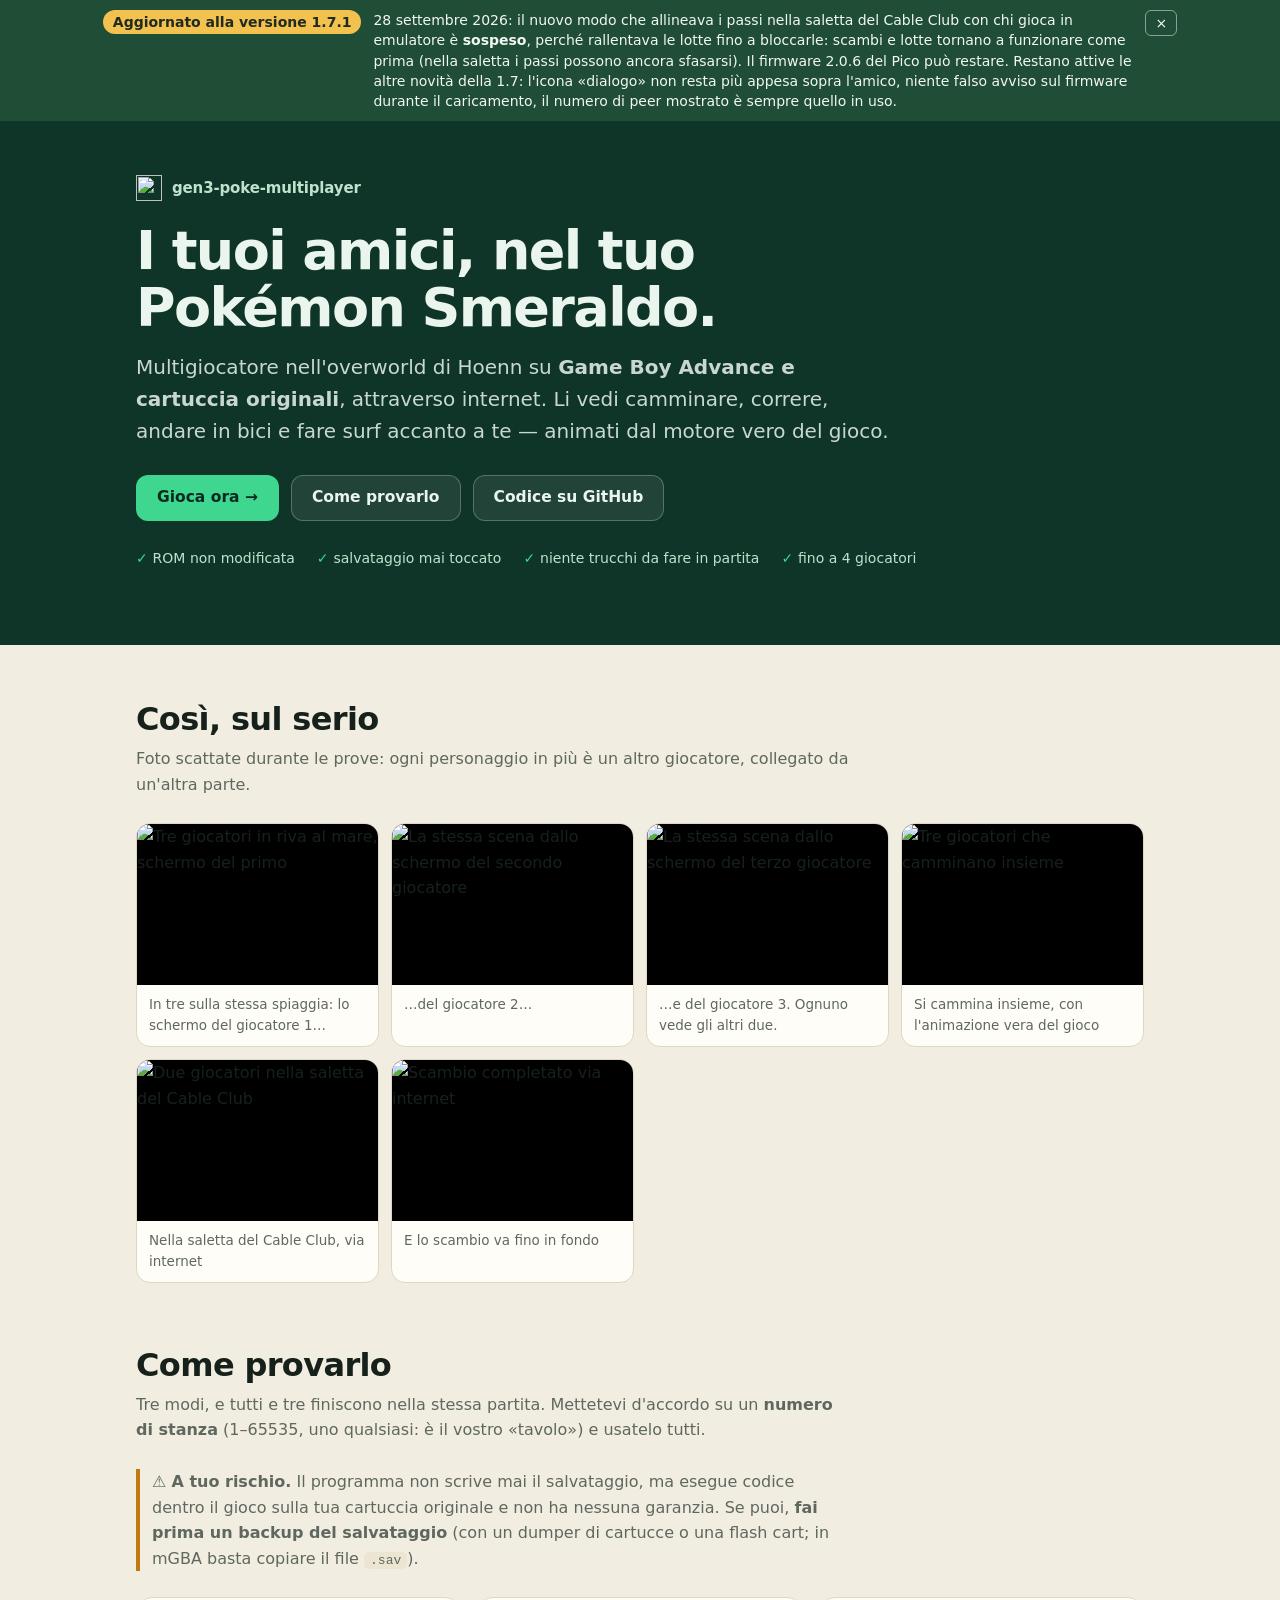
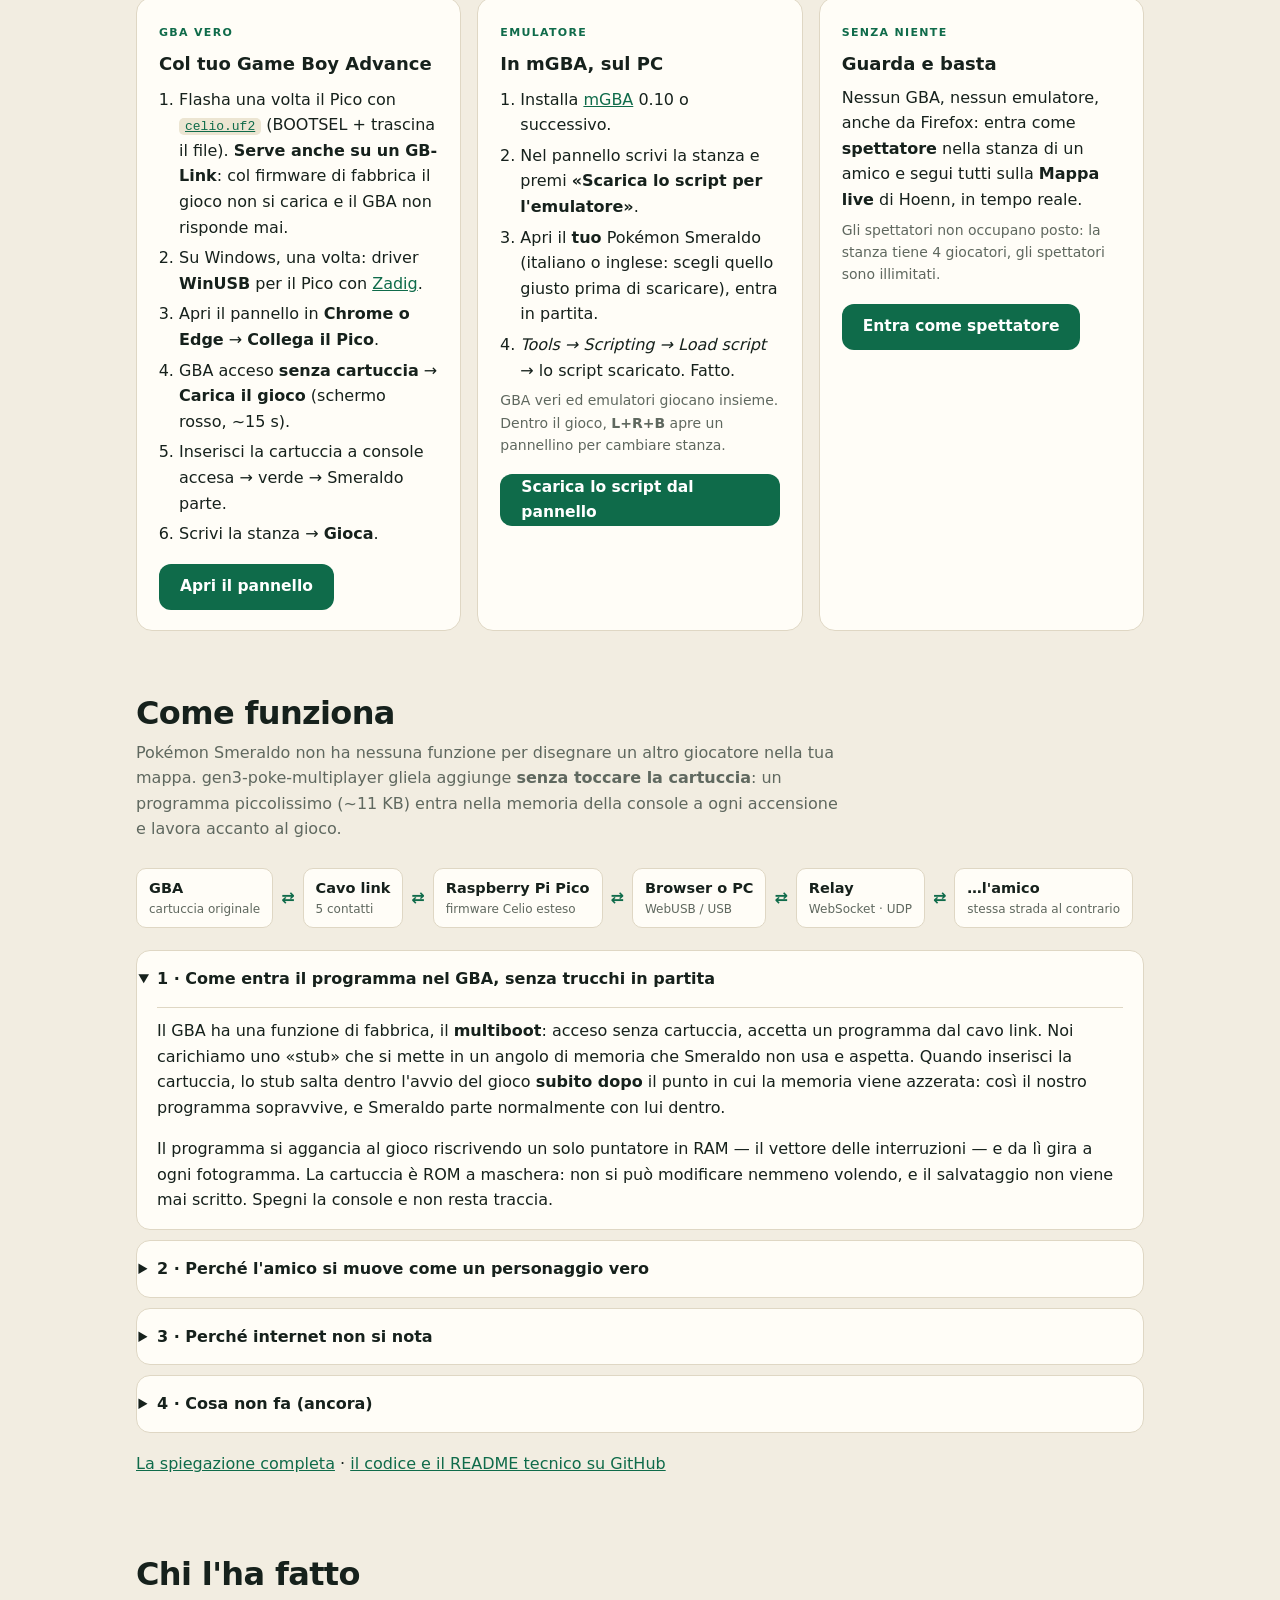
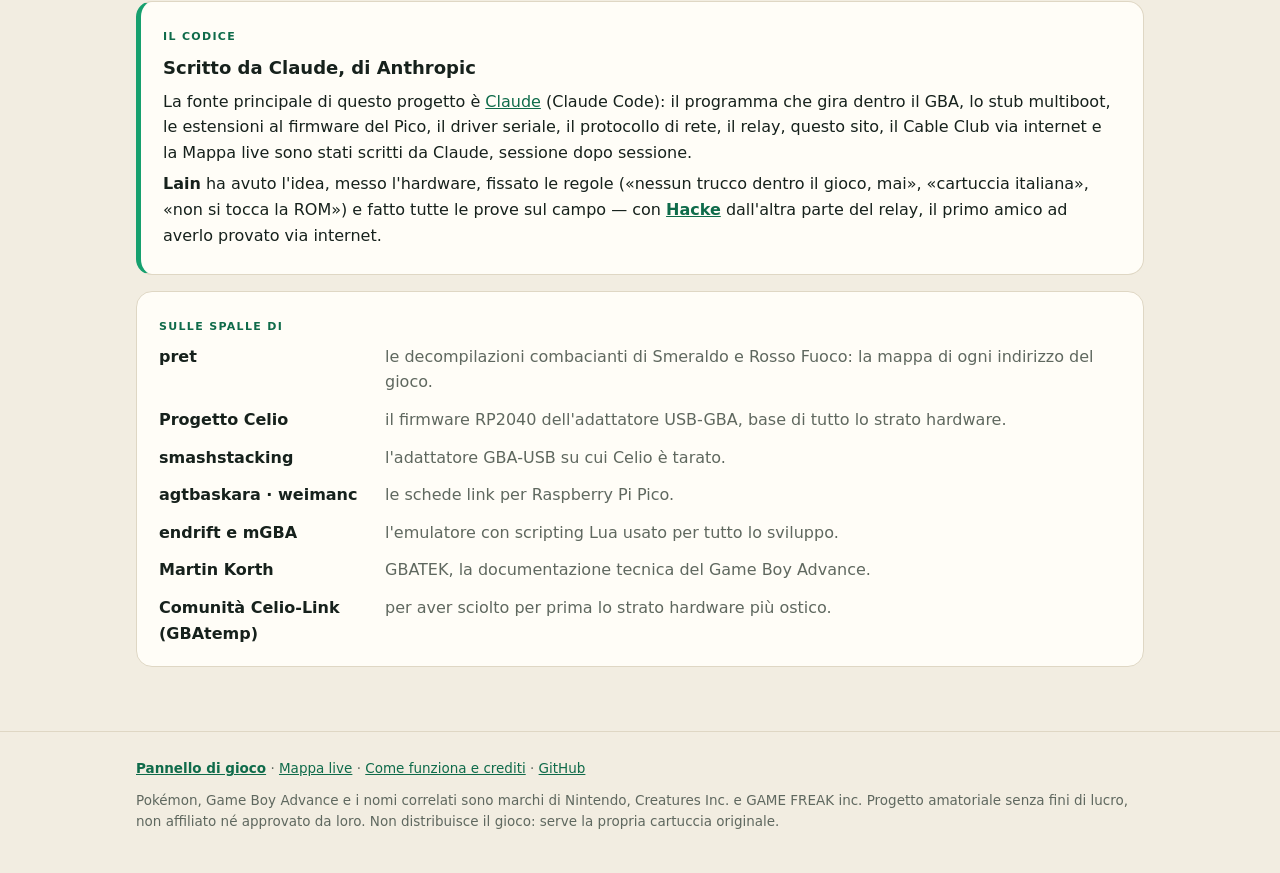
==== web/index.html @ 38aa1d81 "Version the script URLs (?v=1.7.1): the server sends no Cache-Control, so browsers kept running the " ====
<!doctype html>
<html lang="it">
<head>
<meta charset="utf-8">
<meta name="viewport" content="width=device-width, initial-scale=1">
<title>gen3-poke-multiplayer</title>
<meta name="description" content="Multigiocatore nell'overworld di Pokémon Smeraldo, su Game Boy Advance e cartuccia originali, attraverso internet.">
<link rel="icon" href="img/favicon.png">
<meta property="og:type" content="website">
<meta property="og:site_name" content="gen3-poke-multiplayer">
<meta property="og:title" content="gen3-poke-multiplayer — i tuoi amici nel tuo Pokémon Smeraldo">
<meta property="og:description" content="Multigiocatore nell'overworld di Pokémon Smeraldo su GBA e cartuccia originali, via internet. ROM non modificata, salvataggio mai toccato.">
<meta property="og:url" content="https://gbcatrade.wired-ariel.it/">
<meta property="og:image" content="https://gbcatrade.wired-ariel.it/img/prove/2026-08-25-tre-giocatori-p1.png">
<meta property="og:image:width" content="240">
<meta property="og:image:height" content="160">
<meta property="og:locale" content="it_IT">
<meta name="twitter:card" content="summary_large_image">
<link rel="alternate" hreflang="en" href="index-en.html">
<script src="js/lingua.js?v=1.7.1"></script>
<!--
  Pagina d'ingresso pubblica. Il pannello di gioco vero e' gioca.html,
  la spiegazione lunga e i crediti completi sono in progetto.html.
  >>> L'UNICA COSA DA CAMBIARE: l'indirizzo del repository GitHub, qui sotto in GITHUB. <<<
-->
<style>
  :root {
    --verde-cupo: #0f3428; --verde: #0f6b4a; --verde-vivo: #16a06e; --verde-chiaro: #3fd68f;
    --carta: #f2ede1; --scheda: #fffdf7; --bordo: #dfd7c4; --inchiostro: #16211c;
    --tenue: #5f685f; --ambra: #c07a12; --codice: #ece5d2;
    --mono: Consolas, "Cascadia Mono", "Courier New", monospace;
  }
  @media (prefers-color-scheme: dark) {
    :root:not([data-theme="light"]) {
      --carta: #121a16; --scheda: #1a2520; --bordo: #2b3a33; --inchiostro: #e4ece6;
      --tenue: #a1b0a6; --codice: #24332c; --verde: #4cc991; --verde-vivo: #3fd68f;
    }
  }
  :root[data-theme="dark"] {
    --carta: #121a16; --scheda: #1a2520; --bordo: #2b3a33; --inchiostro: #e4ece6;
    --tenue: #a1b0a6; --codice: #24332c; --verde: #4cc991; --verde-vivo: #3fd68f;
  }
  * { box-sizing: border-box; }
  html { -webkit-text-size-adjust: 100%; }
  body { margin: 0; background: var(--carta); color: var(--inchiostro);
         font: 16px/1.6 "Segoe UI Variable Text", "Segoe UI", system-ui, -apple-system, sans-serif; }
  a { color: var(--verde); }
  .muro { max-width: 1040px; margin: 0 auto; padding: 0 16px; }
  code { background: var(--codice); border-radius: 5px; padding: 1px 6px; font: 13px/1.4 var(--mono); }

  /* --- testata --- */
  .testa { background: var(--verde-cupo); color: #eaf5ee; position: relative; overflow: hidden; }
  .testa::after { content: ""; position: absolute; inset: auto 0 0 0; height: 26px;
                  background: url(img/tile-erba-alta.png) repeat-x bottom / 32px; image-rendering: pixelated; opacity: .55; }
  .testa .muro { padding-top: 54px; padding-bottom: 76px; position: relative; z-index: 1; }
  .marchio { display: flex; align-items: center; gap: 10px; font-weight: 800; letter-spacing: -.01em; font-size: 15px; color: #bfe2cd; }
  .riga-alta { display: flex; align-items: center; justify-content: space-between; gap: 12px; color: #eaf5ee; }
  .marchio img { width: 26px; height: 26px; image-rendering: pixelated; }
  h1 { font-size: clamp(32px, 6vw, 54px); line-height: 1.05; letter-spacing: -.03em; margin: 22px 0 14px; max-width: 16ch; }
  .lead { font-size: clamp(17px, 2.2vw, 20px); color: rgba(234,245,238,.85); max-width: 60ch; margin: 0 0 28px; }
  .bottoni { display: flex; flex-wrap: wrap; gap: 12px; }
  .btn { display: inline-flex; align-items: center; gap: 8px; min-height: 46px; padding: 0 20px; border-radius: 12px;
         font-weight: 700; text-decoration: none; font-size: 15.5px; border: 1px solid transparent; }
  .btn.primo { background: var(--verde-chiaro); color: #0b2a1f; }
  .btn.primo:hover { background: #62e3a6; }
  .btn.secondo { background: rgba(255,255,255,.08); color: #eaf5ee; border-color: rgba(255,255,255,.25); }
  .btn.secondo:hover { background: rgba(255,255,255,.16); }
  .garanzie { display: flex; flex-wrap: wrap; gap: 8px 22px; margin: 26px 0 0; padding: 0; list-style: none; font-size: 14px; color: #bfe2cd; }
  .garanzie li::before { content: "✓ "; color: var(--verde-chiaro); font-weight: 800; }

  /* --- sezioni --- */
  section { padding: 56px 0 8px; }
  h2 { font-size: clamp(24px, 3.4vw, 32px); letter-spacing: -.02em; line-height: 1.15; margin: 0 0 8px; }
  .sotto { color: var(--tenue); margin: 0 0 26px; max-width: 70ch; }
  .griglia { display: grid; gap: 16px; grid-template-columns: repeat(auto-fit, minmax(270px, 1fr)); }
  .scheda { background: var(--scheda); border: 1px solid var(--bordo); border-radius: 16px; padding: 20px 22px; }
  .scheda h3 { margin: 0 0 6px; font-size: 18px; }
  .scheda p { margin: 6px 0; }
  .scheda ol, .scheda ul { margin: 8px 0 4px; padding-left: 20px; }
  .scheda li { margin: 5px 0; }
  .tag { display: inline-block; font-size: 11px; font-weight: 800; letter-spacing: .12em; text-transform: uppercase;
         color: var(--verde); margin-bottom: 8px; }
  .scheda .btn { margin-top: 12px; }
  .scheda .btn.primo { background: var(--verde); color: #fff; }
  .scheda .btn.primo:hover { background: var(--verde-vivo); }

  /* --- foto --- */
  .foto { display: grid; gap: 12px; grid-template-columns: repeat(auto-fit, minmax(200px, 1fr)); }
  figure { margin: 0; background: var(--scheda); border: 1px solid var(--bordo); border-radius: 14px; overflow: hidden; }
  figure img { display: block; width: 100%; aspect-ratio: 3 / 2; object-fit: cover; image-rendering: pixelated; background: #000; }
  figcaption { font-size: 13.5px; color: var(--tenue); padding: 9px 12px; }

  /* --- catena --- */
  .catena { display: flex; flex-wrap: wrap; align-items: center; gap: 8px; margin: 4px 0 22px; }
  .anello { background: var(--scheda); border: 1px solid var(--bordo); border-radius: 10px; padding: 8px 12px;
            font-weight: 700; font-size: 14.5px; }
  .anello small { display: block; font-weight: 400; color: var(--tenue); font-size: 12px; }
  .freccia { color: var(--verde); font-weight: 800; }
  details { background: var(--scheda); border: 1px solid var(--bordo); border-radius: 14px; padding: 0 20px; margin: 10px 0; }
  summary { cursor: pointer; font-weight: 700; padding: 15px 0; list-style-position: outside; }
  details[open] summary { border-bottom: 1px solid var(--bordo); margin-bottom: 8px; }
  details p, details ul { margin: 10px 0 16px; }

  /* --- crediti --- */
  .claude { border-left: 5px solid var(--verde-vivo); }
  .crediti { display: grid; grid-template-columns: 210px 1fr; gap: 6px 16px; margin: 0; }
  .crediti dt { font-weight: 700; }
  .crediti dd { margin: 0 0 6px; color: var(--tenue); }
  @media (max-width: 620px) { .crediti { grid-template-columns: 1fr; } .crediti dd { margin-bottom: 12px; } }

  footer { margin-top: 56px; padding: 26px 0 40px; border-top: 1px solid var(--bordo); color: var(--tenue); font-size: 13.5px; }
  footer .muro { display: grid; gap: 10px; }
</style>
</head>
<body>
<!-- BANNER DELLA VERSIONE (2026-09-27): si cambia VERSIONE e testo a ogni rilascio. -->
<div id="banner-versione" style="background:#1f4d36;color:#f2f7f3;font:14px/1.45 system-ui,-apple-system,'Segoe UI',sans-serif;padding:10px 16px;display:flex;gap:12px;align-items:flex-start;justify-content:center;flex-wrap:wrap;position:relative;z-index:50">
  <span style="background:#f2c14e;color:#1f2a22;font-weight:700;border-radius:999px;padding:2px 10px;white-space:nowrap">Aggiornato alla versione 1.7.1</span>
  <span style="max-width:760px;flex:1 1 320px">28 settembre 2026: il nuovo modo che allineava i passi nella saletta del Cable Club con chi gioca in emulatore
    è <b>sospeso</b>, perché rallentava le lotte fino a bloccarle: scambi e lotte tornano a funzionare come prima (nella saletta i passi possono ancora sfasarsi).
    Il firmware 2.0.6 del Pico può restare. Restano attive le altre novità della 1.7: l'icona «dialogo» non resta più appesa sopra l'amico, niente falso avviso sul firmware
    durante il caricamento, il numero di peer mostrato è sempre quello in uso.</span>
  <button type="button" aria-label="Chiudi" onclick="try{localStorage.setItem('banner-versione','1.7.1')}catch(e){};this.parentNode.hidden=true" style="background:none;border:1px solid rgba(242,247,243,.5);color:inherit;border-radius:6px;padding:2px 9px;cursor:pointer;font:inherit">×</button>
</div>
<script>try{if(localStorage.getItem('banner-versione')==='1.7.1')document.getElementById('banner-versione').hidden=true}catch(e){}</script>


<header class="testa">
  <div class="muro">
    <div class="riga-alta"><div class="marchio"><img src="img/orma-treecko-scuro-bordo.png" alt="">gen3-poke-multiplayer</div><span id="lingua-slot"></span></div>
    <h1>I tuoi amici, nel tuo Pokémon Smeraldo.</h1>
    <p class="lead">Multigiocatore nell'overworld di Hoenn su <b>Game Boy Advance e cartuccia originali</b>,
      attraverso internet. Li vedi camminare, correre, andare in bici e fare surf accanto a te —
      animati dal motore vero del gioco.</p>
    <div class="bottoni">
      <a class="btn primo" href="gioca.html">Gioca ora →</a>
      <a class="btn secondo" href="#come-provarlo">Come provarlo</a>
      <a class="btn secondo js-github" href="#">Codice su GitHub</a>
    </div>
    <ul class="garanzie">
      <li>ROM non modificata</li>
      <li>salvataggio mai toccato</li>
      <li>niente trucchi da fare in partita</li>
      <li>fino a 4 giocatori</li>
    </ul>
  </div>
</header>

<main class="muro">

  <section>
    <h2>Così, sul serio</h2>
    <p class="sotto">Foto scattate durante le prove: ogni personaggio in più è un altro giocatore, collegato da un'altra parte.</p>
    <div class="foto">
      <figure><img src="img/prove/2026-08-25-tre-giocatori-p1.png" alt="Tre giocatori in riva al mare, schermo del primo" loading="lazy"><figcaption>In tre sulla stessa spiaggia: lo schermo del giocatore 1…</figcaption></figure>
      <figure><img src="img/prove/2026-08-25-tre-giocatori-p2.png" alt="La stessa scena dallo schermo del secondo giocatore" loading="lazy"><figcaption>…del giocatore 2…</figcaption></figure>
      <figure><img src="img/prove/2026-08-25-tre-giocatori-p3.png" alt="La stessa scena dallo schermo del terzo giocatore" loading="lazy"><figcaption>…e del giocatore 3. Ognuno vede gli altri due.</figcaption></figure>
      <figure><img src="img/prove/foto-p3-73.png" alt="Tre giocatori che camminano insieme" loading="lazy"><figcaption>Si cammina insieme, con l'animazione vera del gioco</figcaption></figure>
      <figure><img src="img/prove/2026-08-27-club-due-emulatori-saletta.png" alt="Due giocatori nella saletta del Cable Club" loading="lazy"><figcaption>Nella saletta del Cable Club, via internet</figcaption></figure>
      <figure><img src="img/prove/2026-08-27-SCAMBIO-FATTO-p1.png" alt="Scambio completato via internet" loading="lazy"><figcaption>E lo scambio va fino in fondo</figcaption></figure>
    </div>
  </section>

  <section id="come-provarlo">
    <h2>Come provarlo</h2>
    <p class="sotto">Tre modi, e tutti e tre finiscono nella stessa partita. Mettetevi d'accordo su un
      <b>numero di stanza</b> (1–65535, uno qualsiasi: è il vostro «tavolo») e usatelo tutti.</p>
    <p class="sotto" style="border-left:4px solid var(--ambra);padding-left:12px">⚠️ <b>A tuo rischio.</b> Il programma non scrive mai il salvataggio, ma esegue codice dentro il gioco sulla tua cartuccia originale e non ha nessuna garanzia. Se puoi, <b>fai prima un backup del salvataggio</b> (con un dumper di cartucce o una flash cart; in mGBA basta copiare il file <code>.sav</code>).</p>
    <div class="griglia">
      <div class="scheda">
        <span class="tag">GBA vero</span>
        <h3>Col tuo Game Boy Advance</h3>
        <ol>
          <li>Flasha una volta il Pico con <a href="https://github.com/Wired-Ariel/gen3-poke-multiplayer/releases/latest/download/celio.uf2"><code>celio.uf2</code></a> (BOOTSEL + trascina il file). <b>Serve anche su un GB-Link</b>: col firmware di fabbrica il gioco non si carica e il GBA non risponde mai.</li>
          <li>Su Windows, una volta: driver <b>WinUSB</b> per il Pico con <a href="https://zadig.akeo.ie/" rel="noopener">Zadig</a>.</li>
          <li>Apri il pannello in <b>Chrome o Edge</b> → <b>Collega il Pico</b>.</li>
          <li>GBA acceso <b>senza cartuccia</b> → <b>Carica il gioco</b> (schermo rosso, ~15 s).</li>
          <li>Inserisci la cartuccia a console accesa → verde → Smeraldo parte.</li>
          <li>Scrivi la stanza → <b>Gioca</b>.</li>
        </ol>
        <a class="btn primo" href="gioca.html">Apri il pannello</a>
      </div>
      <div class="scheda">
        <span class="tag">Emulatore</span>
        <h3>In mGBA, sul PC</h3>
        <ol>
          <li>Installa <a href="https://mgba.io/" rel="noopener">mGBA</a> 0.10 o successivo.</li>
          <li>Nel pannello scrivi la stanza e premi <b>«Scarica lo script per l'emulatore»</b>.</li>
          <li>Apri il <b>tuo</b> Pokémon Smeraldo (italiano o inglese: scegli quello giusto prima di scaricare), entra in partita.</li>
          <li><i>Tools → Scripting → Load script</i> → lo script scaricato. Fatto.</li>
        </ol>
        <p style="color:var(--tenue);font-size:14px">GBA veri ed emulatori giocano insieme. Dentro il gioco, <b>L+R+B</b> apre un pannellino per cambiare stanza.</p>
        <a class="btn primo" href="gioca.html">Scarica lo script dal pannello</a>
      </div>
      <div class="scheda">
        <span class="tag">Senza niente</span>
        <h3>Guarda e basta</h3>
        <p>Nessun GBA, nessun emulatore, anche da Firefox: entra come <b>spettatore</b> nella stanza di un amico e segui
          tutti sulla <b>Mappa live</b> di Hoenn, in tempo reale.</p>
        <p style="color:var(--tenue);font-size:14px">Gli spettatori non occupano posto: la stanza tiene 4 giocatori, gli spettatori sono illimitati.</p>
        <a class="btn primo" href="gioca.html">Entra come spettatore</a>
      </div>
    </div>
  </section>

  <section>
    <h2>Come funziona</h2>
    <p class="sotto">Pokémon Smeraldo non ha nessuna funzione per disegnare un altro giocatore nella tua mappa.
      gen3-poke-multiplayer gliela aggiunge <b>senza toccare la cartuccia</b>: un programma piccolissimo (~11 KB) entra nella
      memoria della console a ogni accensione e lavora accanto al gioco.</p>

    <div class="catena" aria-label="La catena dei dati">
      <span class="anello">GBA<small>cartuccia originale</small></span><span class="freccia">⇄</span>
      <span class="anello">Cavo link<small>5 contatti</small></span><span class="freccia">⇄</span>
      <span class="anello">Raspberry Pi Pico<small>firmware Celio esteso</small></span><span class="freccia">⇄</span>
      <span class="anello">Browser o PC<small>WebUSB / USB</small></span><span class="freccia">⇄</span>
      <span class="anello">Relay<small>WebSocket · UDP</small></span><span class="freccia">⇄</span>
      <span class="anello">…l'amico<small>stessa strada al contrario</small></span>
    </div>

    <details open>
      <summary>1 · Come entra il programma nel GBA, senza trucchi in partita</summary>
      <p>Il GBA ha una funzione di fabbrica, il <b>multiboot</b>: acceso senza cartuccia, accetta un programma dal cavo link.
        Noi carichiamo uno «stub» che si mette in un angolo di memoria che Smeraldo non usa e aspetta. Quando inserisci la
        cartuccia, lo stub salta dentro l'avvio del gioco <b>subito dopo</b> il punto in cui la memoria viene azzerata:
        così il nostro programma sopravvive, e Smeraldo parte normalmente con lui dentro.</p>
      <p>Il programma si aggancia al gioco riscrivendo un solo puntatore in RAM — il vettore delle interruzioni —
        e da lì gira a ogni fotogramma. La cartuccia è ROM a maschera: non si può modificare nemmeno volendo, e
        il salvataggio non viene mai scritto. Spegni la console e non resta traccia.</p>
    </details>
    <details>
      <summary>2 · Perché l'amico si muove come un personaggio vero</summary>
      <p>Grazie alle decompilazioni del gioco fatte dalla comunità (<a href="https://github.com/pret/pokeemerald" rel="noopener">pret/pokeemerald</a>)
        conosciamo l'indirizzo di ogni funzione originale. Il programma non reimplementa niente: crea l'amico con la
        stessa funzione che il gioco usa per i suoi abitanti, e lo muove dandogli <b>azioni</b> («fai un passo verso nord»),
        non coordinate. Animazione, passi, bici e surf li disegna il motore di Smeraldo, esattamente come per un NPC.</p>
    </details>
    <details>
      <summary>3 · Perché internet non si nota</summary>
      <p>Non mandiamo la posizione a ogni fotogramma: mandiamo <b>eventi</b>, «ho iniziato un passo in questa direzione da questa
        casella», in 12 byte, più una correzione ogni tanto. Con 100 ms di ping l'amico è mezzo passo dietro: invisibile.
        Il server (relay) non capisce niente del gioco — smista pacchetti fra i giocatori della stessa stanza, e basta.</p>
      <p>L'ultimo tratto, dal PC al GBA, perde qualche pacchetto: ogni passo viene quindi inviato due volte, e il GBA
        scarta la copia. È la differenza fra un amico che scivola e uno che cammina.</p>
    </details>
    <details>
      <summary>4 · Cosa non fa (ancora)</summary>
      <ul>
        <li>Smeraldo <b>italiano</b> e <b>inglese</b> giocano insieme. Tutte e due provate anche su <b>GBA vero</b>.</li>
        <li>Segnalato dai giocatori, in analisi: il gioco si pianta sul GBA dopo il <b>mescolamento dei record</b> e dopo il <b>Mixer Bacche</b>.</li>
        <li>L'amico si vede sulla tua mappa e nella striscia di mappa accanto che il gioco tiene caricata; più in là no.</li>
        <li>Su una mappa molto affollata il gioco ha posto per 2-3 amici (16 personaggi per mappa in tutto).</li>
        <li>Gli allenatori non ti vedono se l'amico è in mezzo: per il gioco, la vista è una collisione.</li>
        <li>Da emulatore non si entra nel Cable Club: scambi e lotte via internet sono fra GBA veri.</li>
        <li>WebUSB c'è solo su Chrome ed Edge: da Firefox e Safari si guarda e basta.</li>
      </ul>
    </details>
    <p style="margin-top:18px"><a href="progetto.html">La spiegazione completa</a> · <a class="js-github" href="#">il codice e il README tecnico su GitHub</a></p>
  </section>

  <section>
    <h2>Chi l'ha fatto</h2>
    <div class="griglia" style="grid-template-columns: 1fr;">
      <div class="scheda claude">
        <span class="tag">Il codice</span>
        <h3>Scritto da Claude, di Anthropic</h3>
        <p>La fonte principale di questo progetto è <a href="https://www.anthropic.com/claude" rel="noopener">Claude</a> (Claude Code):
          il programma che gira dentro il GBA, lo stub multiboot, le estensioni al firmware del Pico, il driver seriale, il protocollo
          di rete, il relay, questo sito, il Cable Club via internet e la Mappa live sono stati scritti da Claude, sessione dopo
          sessione.</p>
        <p><b>Lain</b> ha avuto l'idea, messo l'hardware, fissato le regole («nessun trucco dentro il gioco, mai», «cartuccia italiana»,
          «non si tocca la ROM») e fatto tutte le prove sul campo — con <a href="https://github.com/SickPick97" rel="noopener"><b>Hacke</b></a> dall'altra parte del relay,
          il primo amico ad averlo provato via internet.</p>
      </div>
      <div class="scheda">
        <span class="tag">Sulle spalle di</span>
        <dl class="crediti">
          <dt>pret</dt><dd>le decompilazioni combacianti di Smeraldo e Rosso Fuoco: la mappa di ogni indirizzo del gioco.</dd>
          <dt>Progetto Celio</dt><dd>il firmware RP2040 dell'adattatore USB-GBA, base di tutto lo strato hardware.</dd>
          <dt>smashstacking</dt><dd>l'adattatore GBA-USB su cui Celio è tarato.</dd>
          <dt>agtbaskara · weimanc</dt><dd>le schede link per Raspberry Pi Pico.</dd>
          <dt>endrift e mGBA</dt><dd>l'emulatore con scripting Lua usato per tutto lo sviluppo.</dd>
          <dt>Martin Korth</dt><dd>GBATEK, la documentazione tecnica del Game Boy Advance.</dd>
          <dt>Comunità Celio-Link (GBAtemp)</dt><dd>per aver sciolto per prima lo strato hardware più ostico.</dd>
        </dl>
      </div>
    </div>
  </section>

</main>

<footer>
  <div class="muro">
    <div><a href="gioca.html"><b>Pannello di gioco</b></a> · <a href="mappa.html">Mappa live</a> · <a href="progetto.html">Come funziona e crediti</a> · <a class="js-github" href="#">GitHub</a></div>
    <div>Pokémon, Game Boy Advance e i nomi correlati sono marchi di Nintendo, Creatures Inc. e GAME FREAK inc.
      Progetto amatoriale senza fini di lucro, non affiliato né approvato da loro. Non distribuisce il gioco:
      serve la propria cartuccia originale.</div>
  </div>
</footer>

<script>
  // >>> Metti qui l'indirizzo del repository appena pubblicato. <<<
  var GITHUB = "https://github.com/Wired-Ariel/gen3-poke-multiplayer";
  document.querySelectorAll(".js-github").forEach(function (a) { a.href = GITHUB; a.rel = "noopener"; });
</script>
</body>
</html>
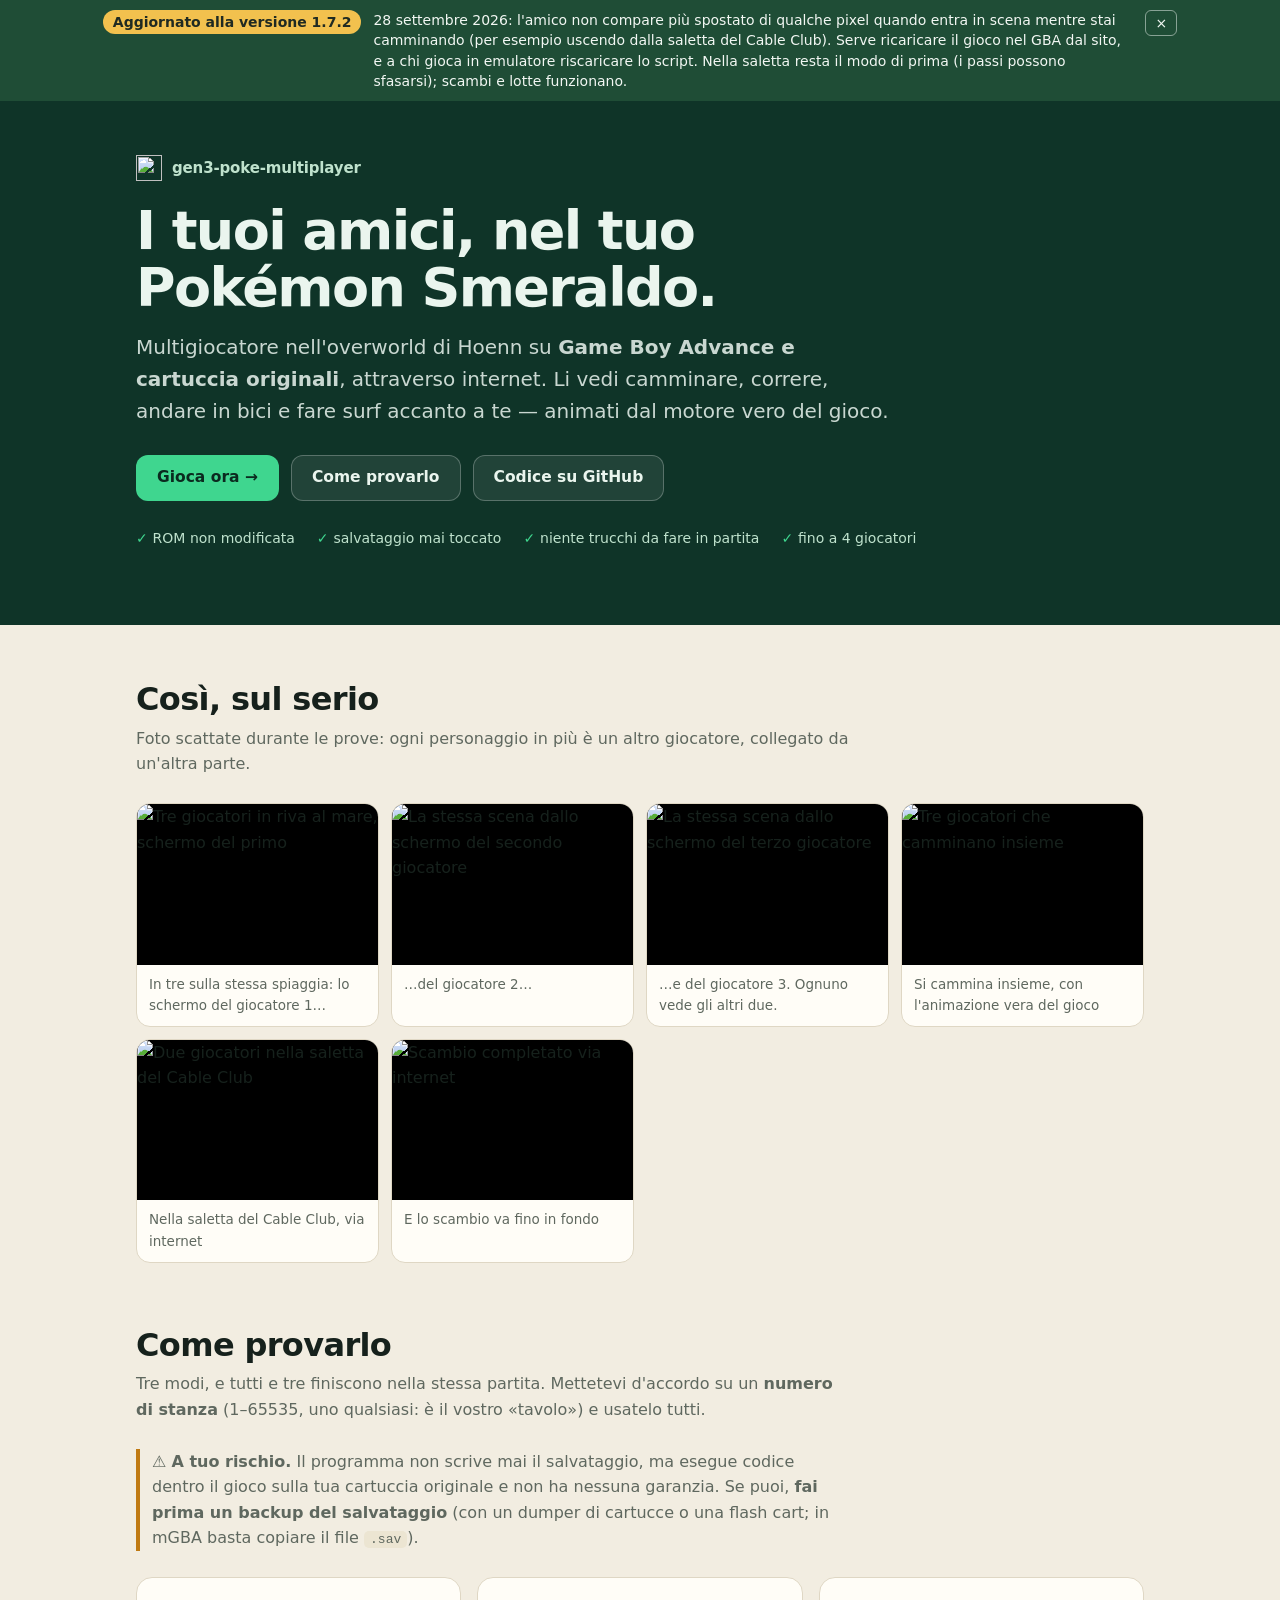
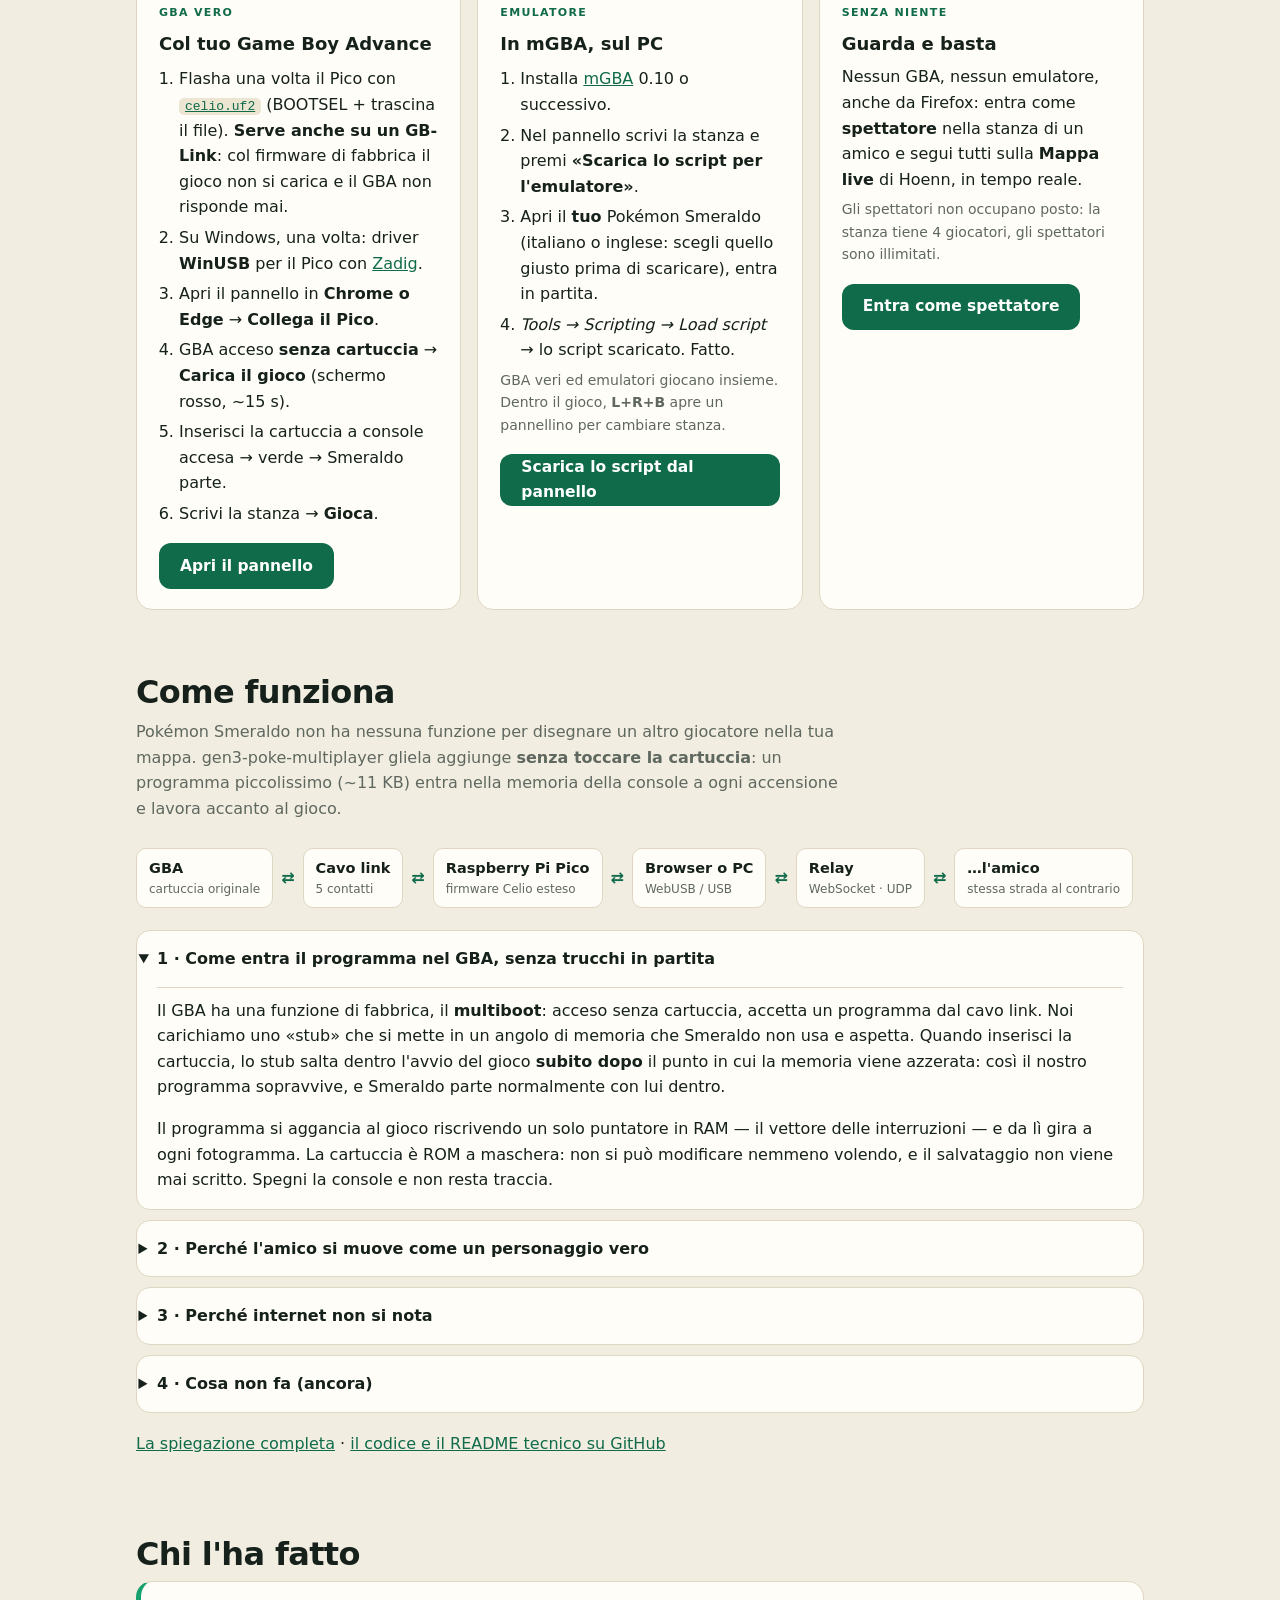
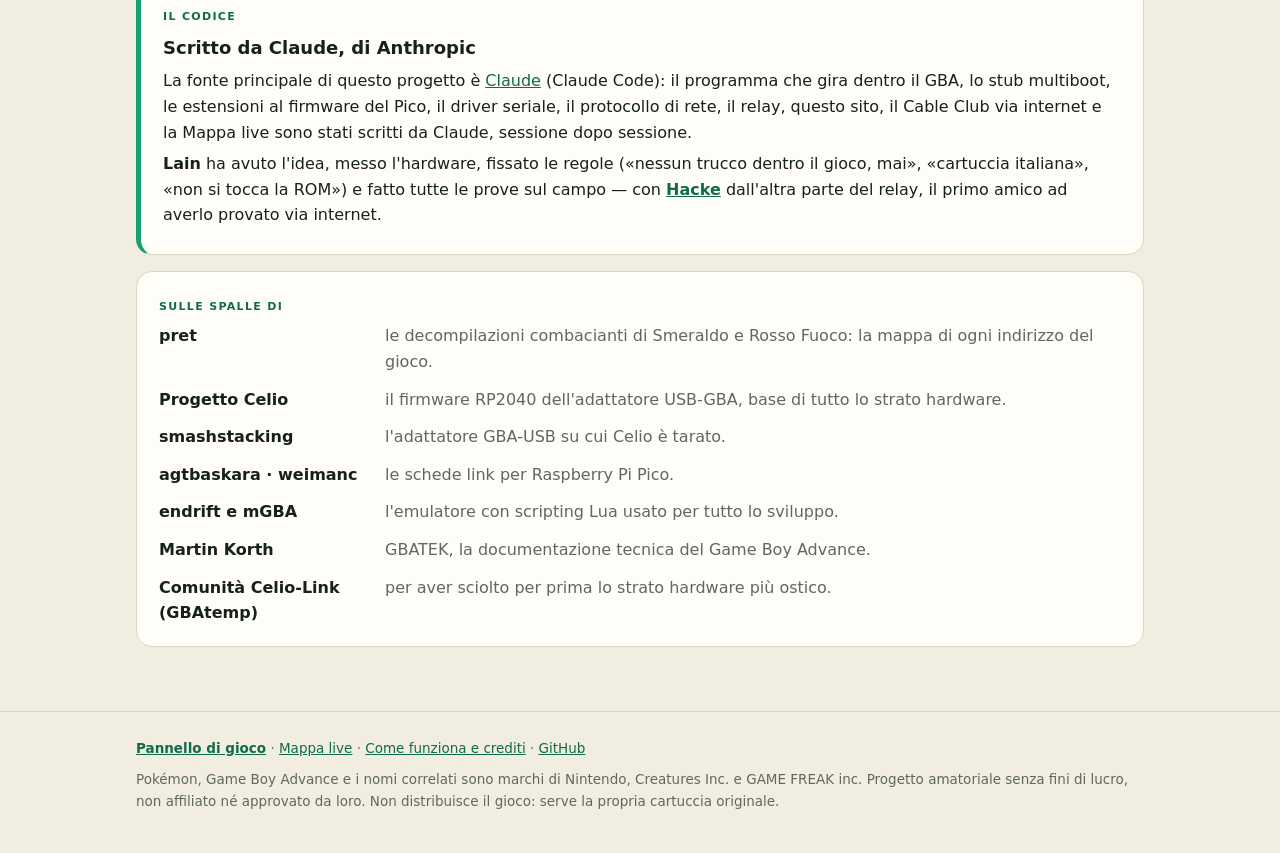
==== commit e7617de9: "v1.7.2: a friend created while the camera scrolls is no longer drawn a few pixels off When the paylo" ====
--- a/web/index.html
+++ b/web/index.html
@@ -17,7 +17,7 @@
 <meta property="og:locale" content="it_IT">
 <meta name="twitter:card" content="summary_large_image">
 <link rel="alternate" hreflang="en" href="index-en.html">
-<script src="js/lingua.js?v=1.7.1"></script>
+<script src="js/lingua.js?v=1.7.2"></script>
 <!--
   Pagina d'ingresso pubblica. Il pannello di gioco vero e' gioca.html,
   la spiegazione lunga e i crediti completi sono in progetto.html.
@@ -115,14 +115,13 @@
 <body>
 <!-- BANNER DELLA VERSIONE (2026-09-27): si cambia VERSIONE e testo a ogni rilascio. -->
 <div id="banner-versione" style="background:#1f4d36;color:#f2f7f3;font:14px/1.45 system-ui,-apple-system,'Segoe UI',sans-serif;padding:10px 16px;display:flex;gap:12px;align-items:flex-start;justify-content:center;flex-wrap:wrap;position:relative;z-index:50">
-  <span style="background:#f2c14e;color:#1f2a22;font-weight:700;border-radius:999px;padding:2px 10px;white-space:nowrap">Aggiornato alla versione 1.7.1</span>
-  <span style="max-width:760px;flex:1 1 320px">28 settembre 2026: il nuovo modo che allineava i passi nella saletta del Cable Club con chi gioca in emulatore
-    è <b>sospeso</b>, perché rallentava le lotte fino a bloccarle: scambi e lotte tornano a funzionare come prima (nella saletta i passi possono ancora sfasarsi).
-    Il firmware 2.0.6 del Pico può restare. Restano attive le altre novità della 1.7: l'icona «dialogo» non resta più appesa sopra l'amico, niente falso avviso sul firmware
-    durante il caricamento, il numero di peer mostrato è sempre quello in uso.</span>
-  <button type="button" aria-label="Chiudi" onclick="try{localStorage.setItem('banner-versione','1.7.1')}catch(e){};this.parentNode.hidden=true" style="background:none;border:1px solid rgba(242,247,243,.5);color:inherit;border-radius:6px;padding:2px 9px;cursor:pointer;font:inherit">×</button>
+  <span style="background:#f2c14e;color:#1f2a22;font-weight:700;border-radius:999px;padding:2px 10px;white-space:nowrap">Aggiornato alla versione 1.7.2</span>
+  <span style="max-width:760px;flex:1 1 320px">28 settembre 2026: l'amico non compare più spostato di qualche pixel quando entra in scena mentre stai camminando (per esempio uscendo dalla saletta del Cable Club).
+    Serve ricaricare il gioco nel GBA dal sito, e a chi gioca in emulatore riscaricare lo script.
+    Nella saletta resta il modo di prima (i passi possono sfasarsi); scambi e lotte funzionano.</span>
+  <button type="button" aria-label="Chiudi" onclick="try{localStorage.setItem('banner-versione','1.7.2')}catch(e){};this.parentNode.hidden=true" style="background:none;border:1px solid rgba(242,247,243,.5);color:inherit;border-radius:6px;padding:2px 9px;cursor:pointer;font:inherit">×</button>
 </div>
-<script>try{if(localStorage.getItem('banner-versione')==='1.7.1')document.getElementById('banner-versione').hidden=true}catch(e){}</script>
+<script>try{if(localStorage.getItem('banner-versione')==='1.7.2')document.getElementById('banner-versione').hidden=true}catch(e){}</script>
 
 
 <header class="testa">
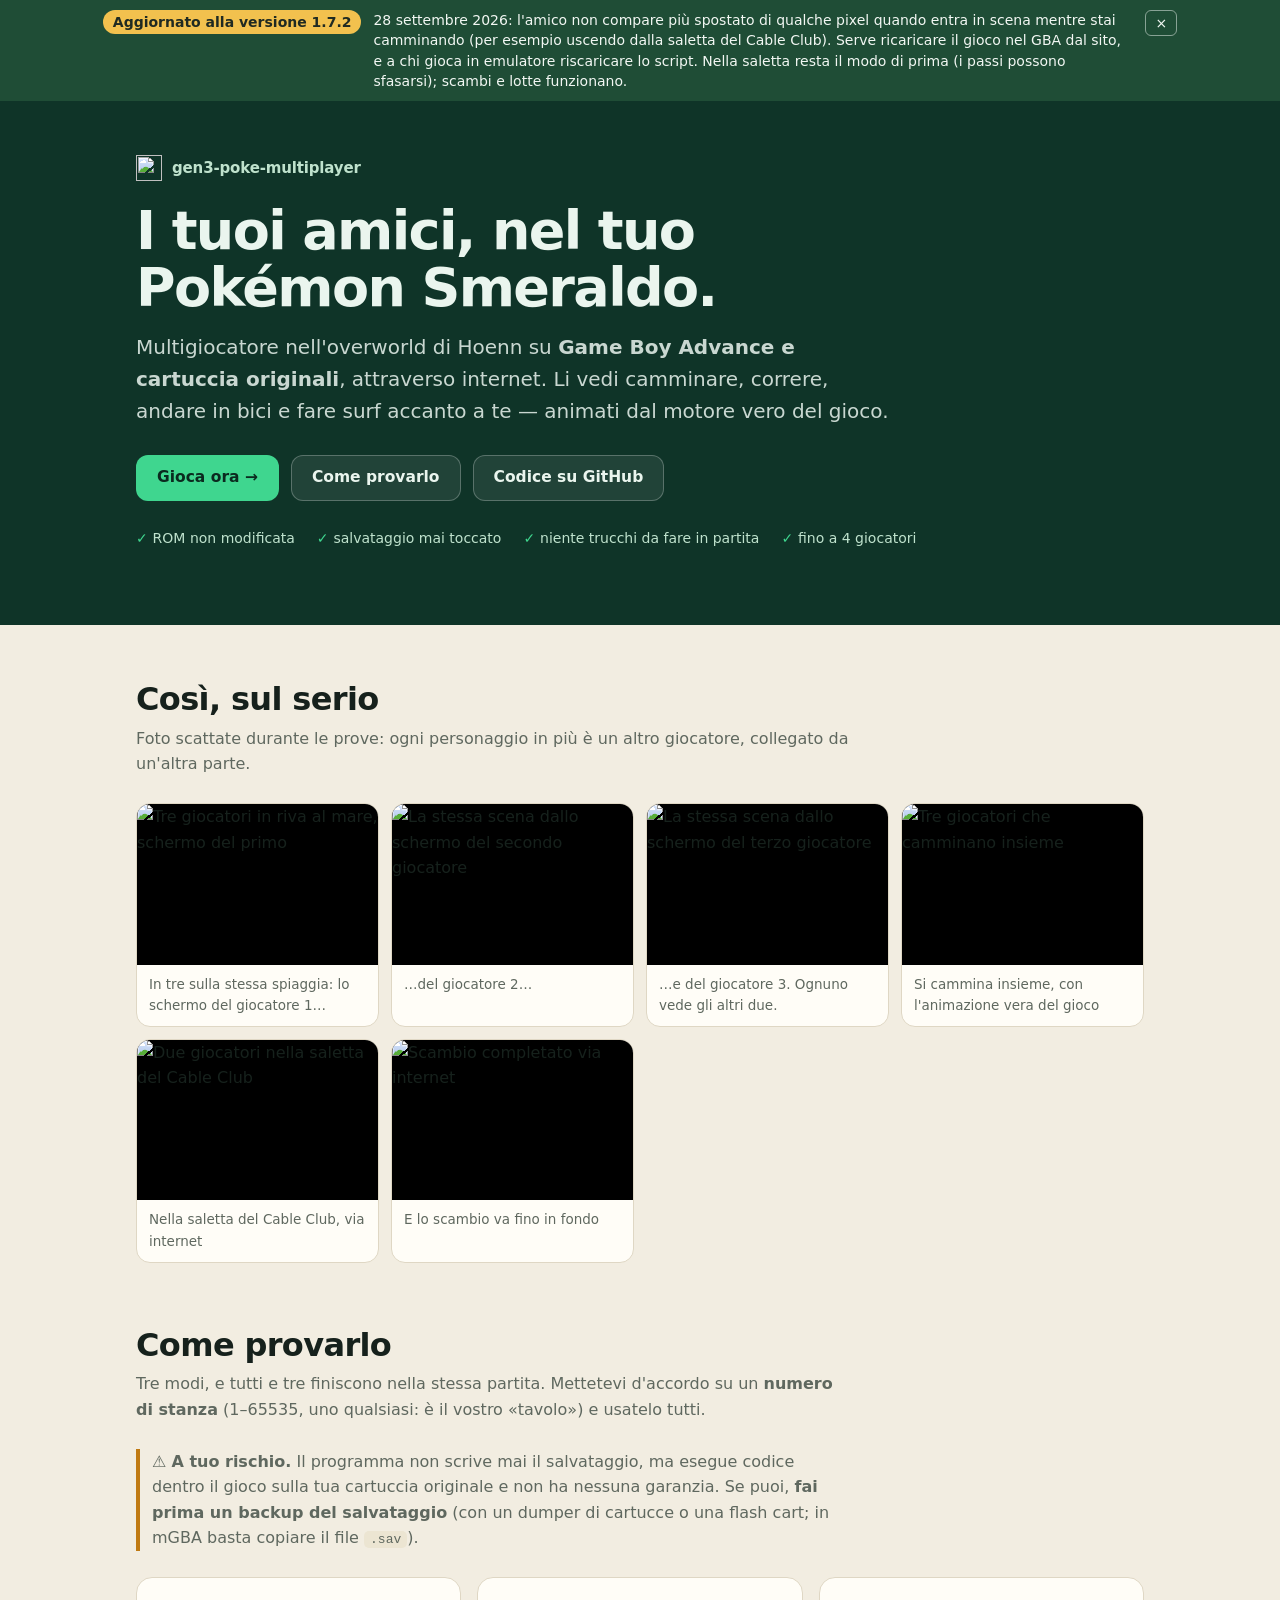
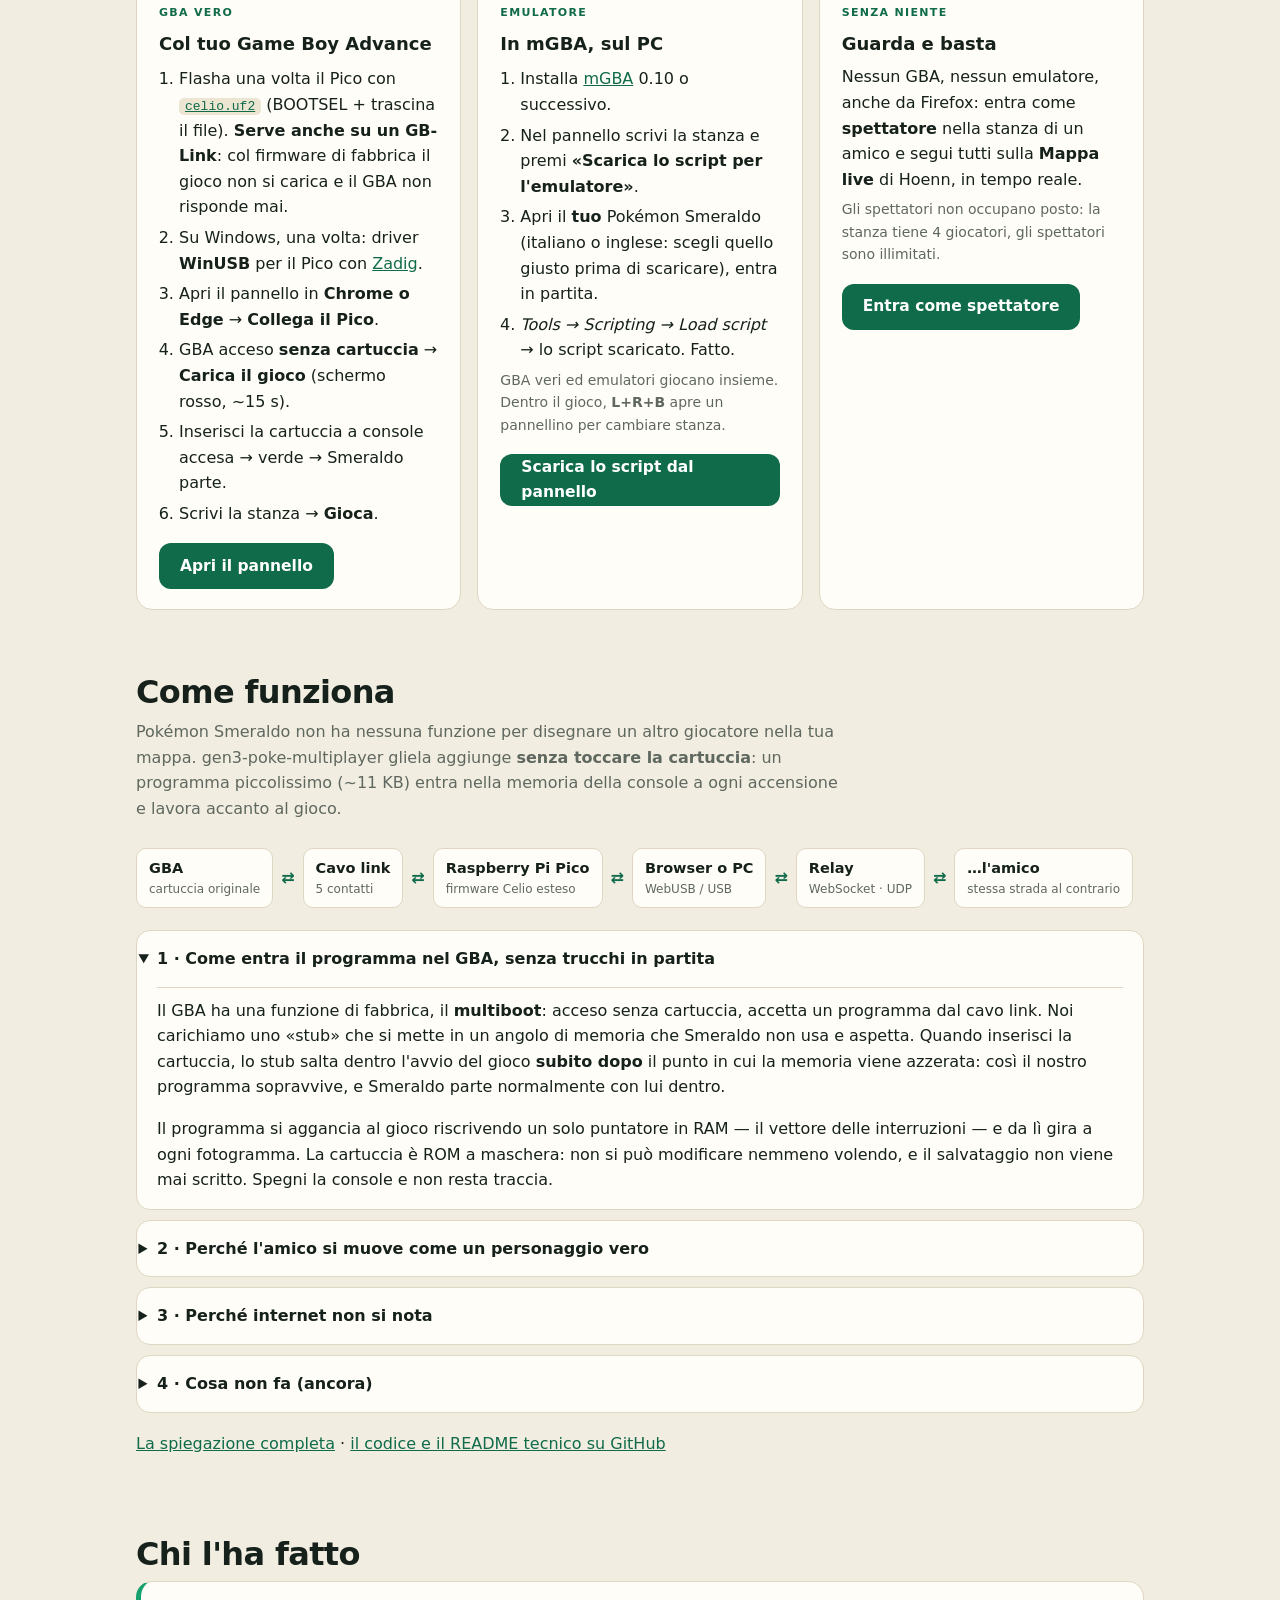
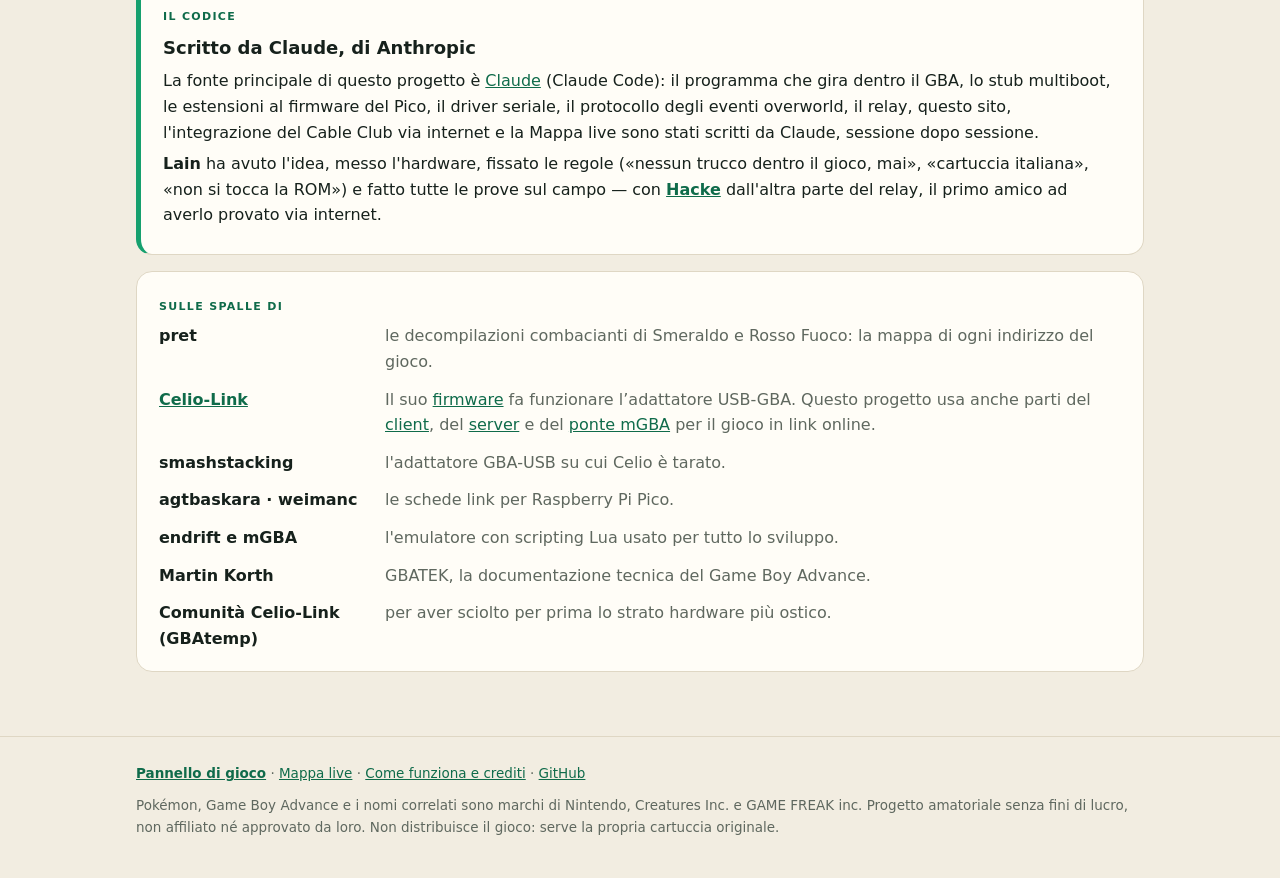
==== commit 5c02ec06: "Credit Celio-Link across README and website" ====
--- a/web/index.html
+++ b/web/index.html
@@ -265,7 +265,7 @@
         <h3>Scritto da Claude, di Anthropic</h3>
         <p>La fonte principale di questo progetto è <a href="https://www.anthropic.com/claude" rel="noopener">Claude</a> (Claude Code):
           il programma che gira dentro il GBA, lo stub multiboot, le estensioni al firmware del Pico, il driver seriale, il protocollo
-          di rete, il relay, questo sito, il Cable Club via internet e la Mappa live sono stati scritti da Claude, sessione dopo
+          degli eventi overworld, il relay, questo sito, l'integrazione del Cable Club via internet e la Mappa live sono stati scritti da Claude, sessione dopo
           sessione.</p>
         <p><b>Lain</b> ha avuto l'idea, messo l'hardware, fissato le regole («nessun trucco dentro il gioco, mai», «cartuccia italiana»,
           «non si tocca la ROM») e fatto tutte le prove sul campo — con <a href="https://github.com/SickPick97" rel="noopener"><b>Hacke</b></a> dall'altra parte del relay,
@@ -275,7 +275,7 @@
         <span class="tag">Sulle spalle di</span>
         <dl class="crediti">
           <dt>pret</dt><dd>le decompilazioni combacianti di Smeraldo e Rosso Fuoco: la mappa di ogni indirizzo del gioco.</dd>
-          <dt>Progetto Celio</dt><dd>il firmware RP2040 dell'adattatore USB-GBA, base di tutto lo strato hardware.</dd>
+          <dt><a href="https://github.com/Celio-Link">Celio-Link</a></dt><dd>Il suo <a href="https://github.com/Celio-Link/Celio-Firmware">firmware</a> fa funzionare l’adattatore USB-GBA. Questo progetto usa anche parti del <a href="https://github.com/Celio-Link/Celio-Client">client</a>, del <a href="https://github.com/Celio-Link/Celio-Server">server</a> e del <a href="https://github.com/Celio-Link/Celio-mGBA-Link">ponte mGBA</a> per il gioco in link online.</dd>
           <dt>smashstacking</dt><dd>l'adattatore GBA-USB su cui Celio è tarato.</dd>
           <dt>agtbaskara · weimanc</dt><dd>le schede link per Raspberry Pi Pico.</dd>
           <dt>endrift e mGBA</dt><dd>l'emulatore con scripting Lua usato per tutto lo sviluppo.</dd>
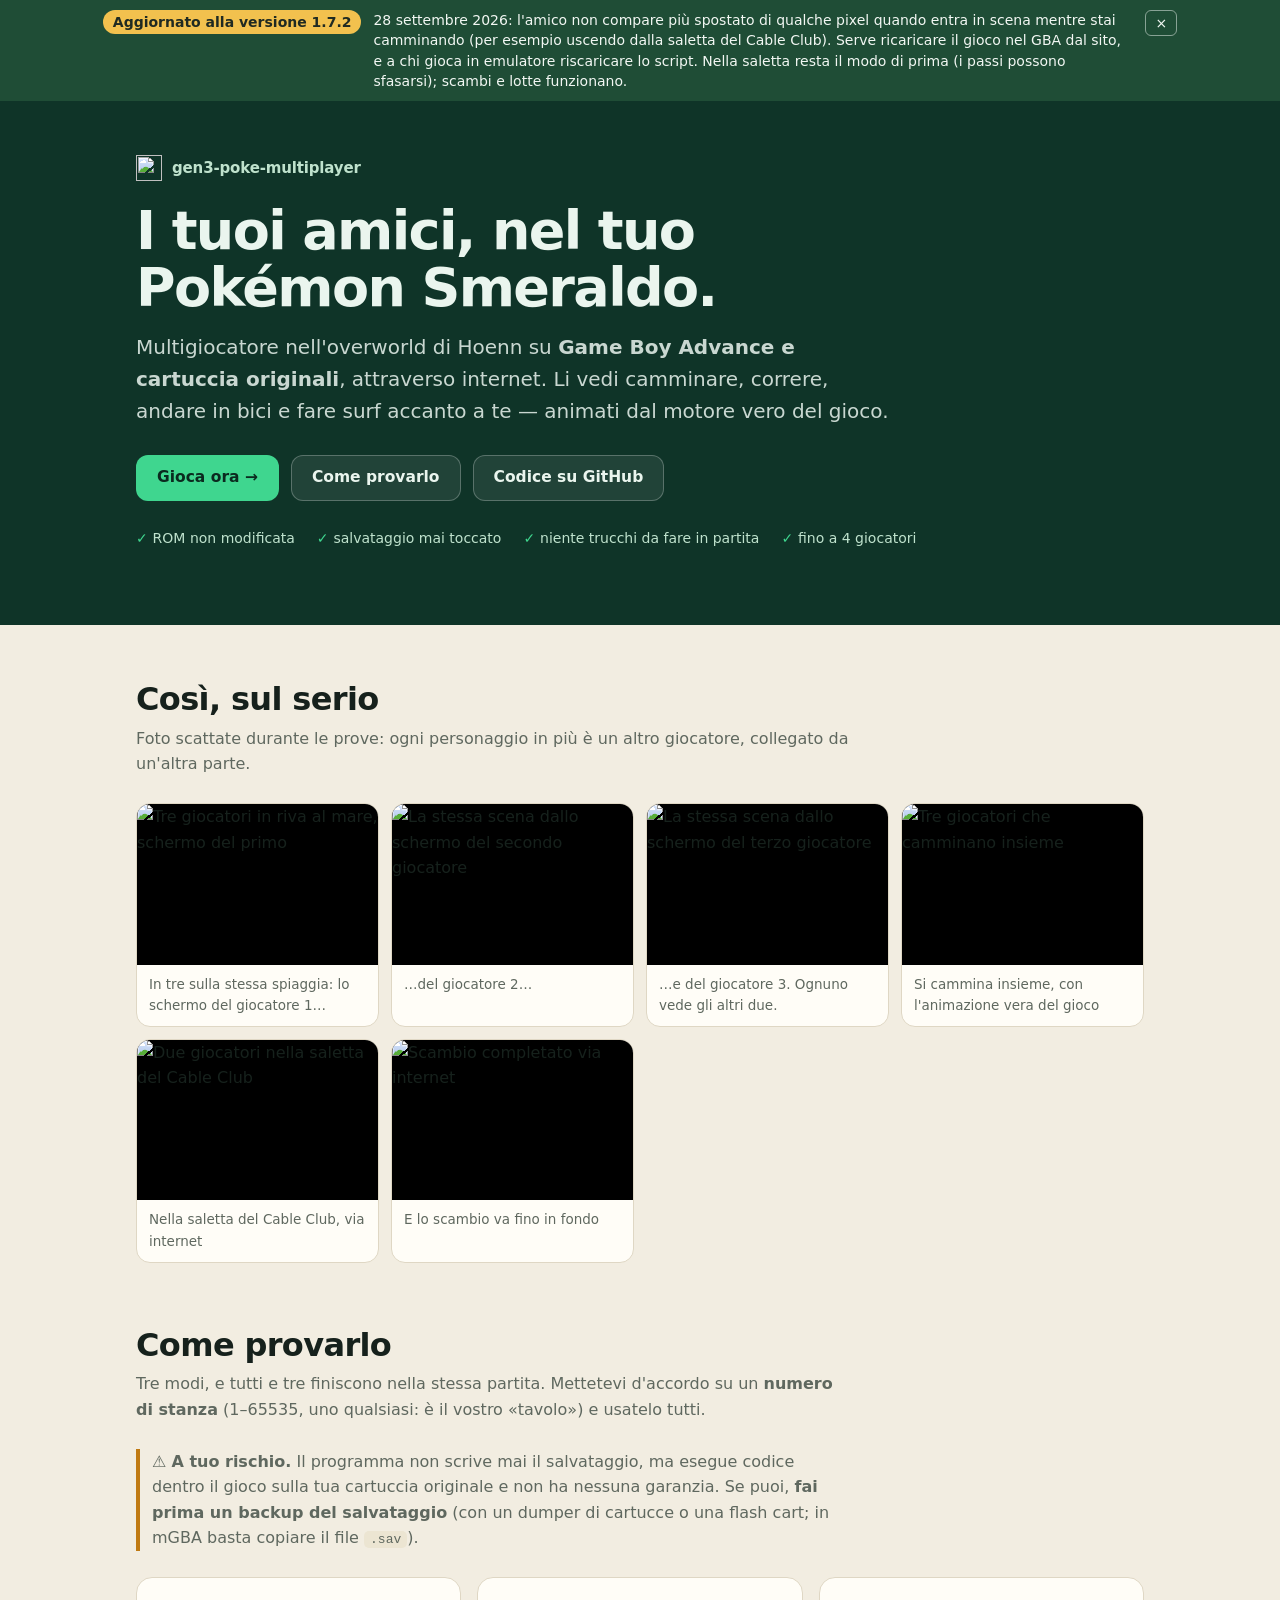
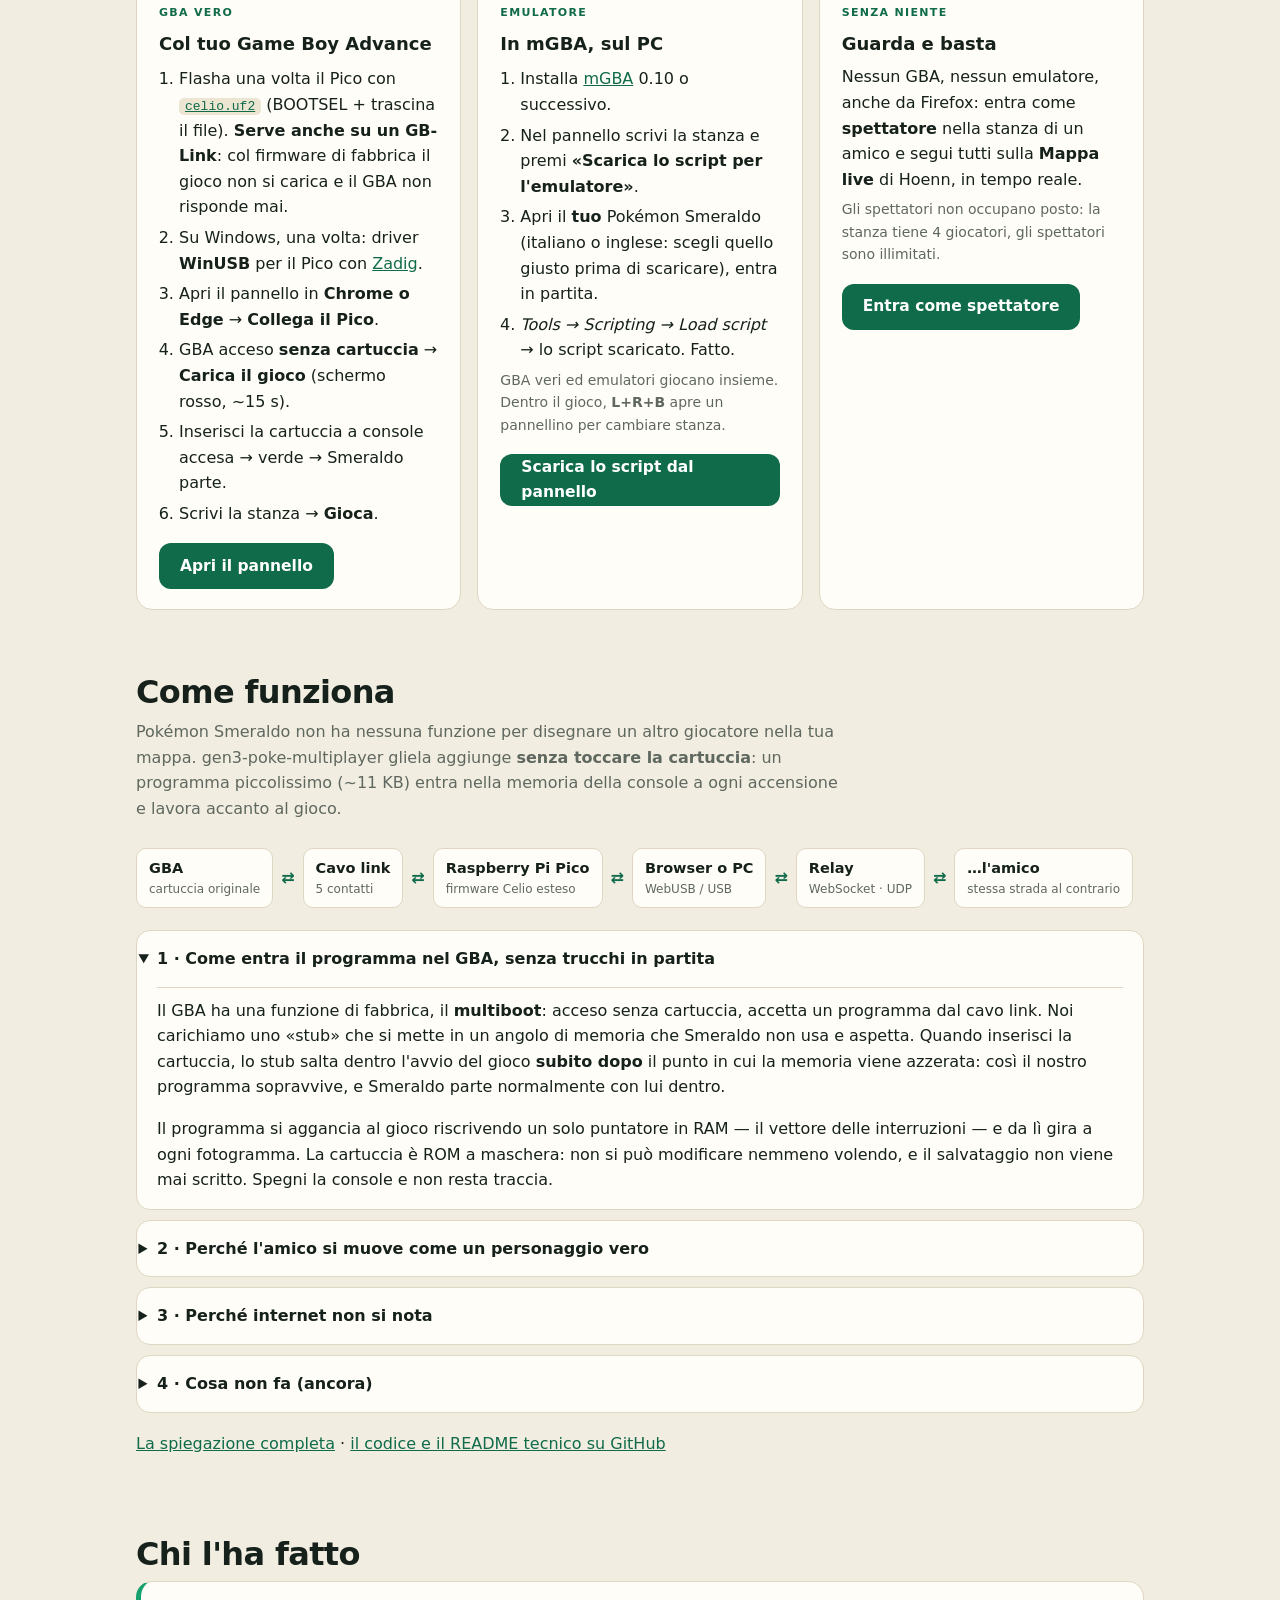
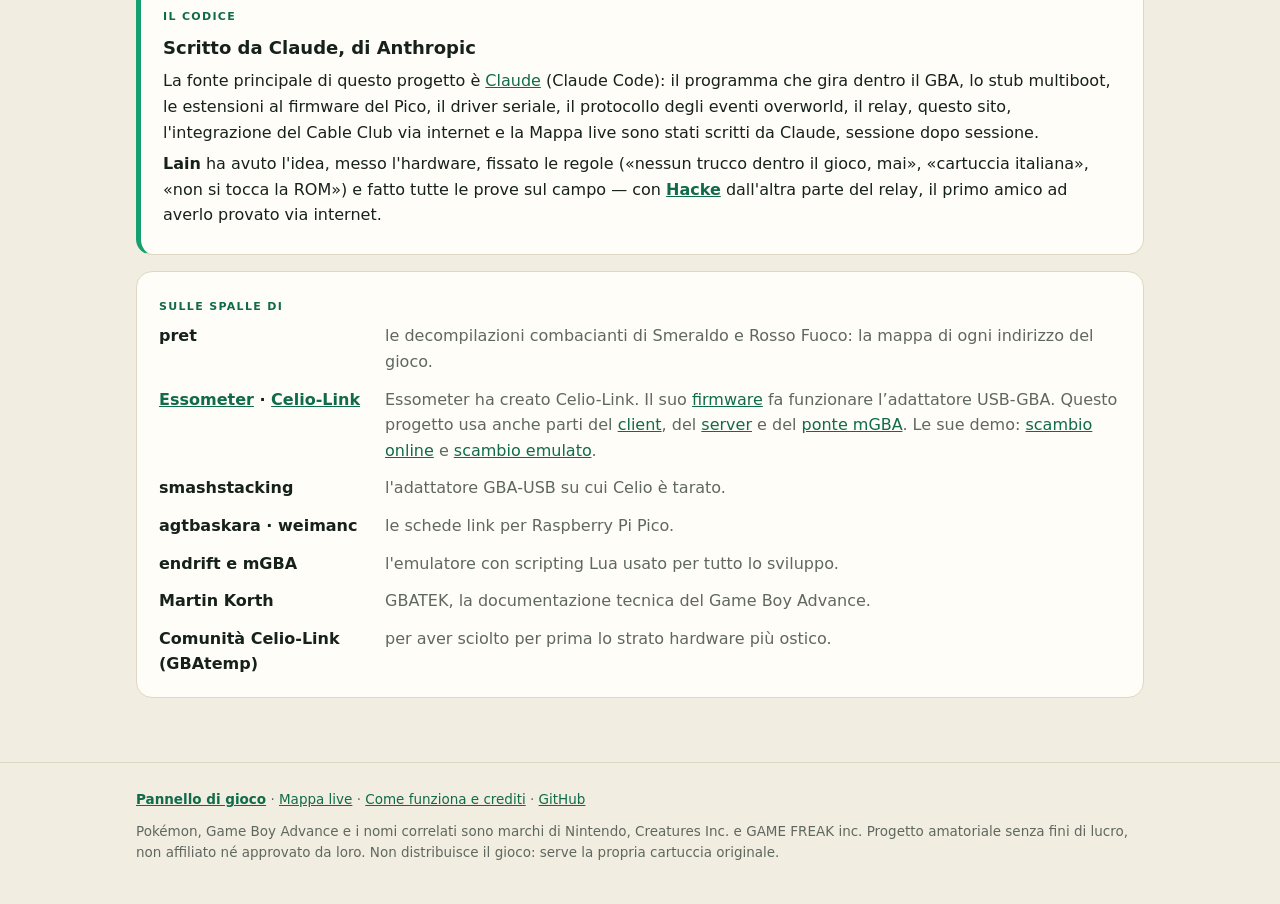
==== commit 01e43f5b: "Name Essometer and link his Celio-Link demos" ====
--- a/web/index.html
+++ b/web/index.html
@@ -275,7 +275,7 @@
         <span class="tag">Sulle spalle di</span>
         <dl class="crediti">
           <dt>pret</dt><dd>le decompilazioni combacianti di Smeraldo e Rosso Fuoco: la mappa di ogni indirizzo del gioco.</dd>
-          <dt><a href="https://github.com/Celio-Link">Celio-Link</a></dt><dd>Il suo <a href="https://github.com/Celio-Link/Celio-Firmware">firmware</a> fa funzionare l’adattatore USB-GBA. Questo progetto usa anche parti del <a href="https://github.com/Celio-Link/Celio-Client">client</a>, del <a href="https://github.com/Celio-Link/Celio-Server">server</a> e del <a href="https://github.com/Celio-Link/Celio-mGBA-Link">ponte mGBA</a> per il gioco in link online.</dd>
+          <dt><a href="https://www.youtube.com/@Essometer">Essometer</a> · <a href="https://github.com/Celio-Link">Celio-Link</a></dt><dd>Essometer ha creato Celio-Link. Il suo <a href="https://github.com/Celio-Link/Celio-Firmware">firmware</a> fa funzionare l’adattatore USB-GBA. Questo progetto usa anche parti del <a href="https://github.com/Celio-Link/Celio-Client">client</a>, del <a href="https://github.com/Celio-Link/Celio-Server">server</a> e del <a href="https://github.com/Celio-Link/Celio-mGBA-Link">ponte mGBA</a>. Le sue demo: <a href="https://www.youtube.com/watch?v=pNdXG88-810">scambio online</a> e <a href="https://www.youtube.com/watch?v=VG4h6XtFpLk">scambio emulato</a>.</dd>
           <dt>smashstacking</dt><dd>l'adattatore GBA-USB su cui Celio è tarato.</dd>
           <dt>agtbaskara · weimanc</dt><dd>le schede link per Raspberry Pi Pico.</dd>
           <dt>endrift e mGBA</dt><dd>l'emulatore con scripting Lua usato per tutto lo sviluppo.</dd>
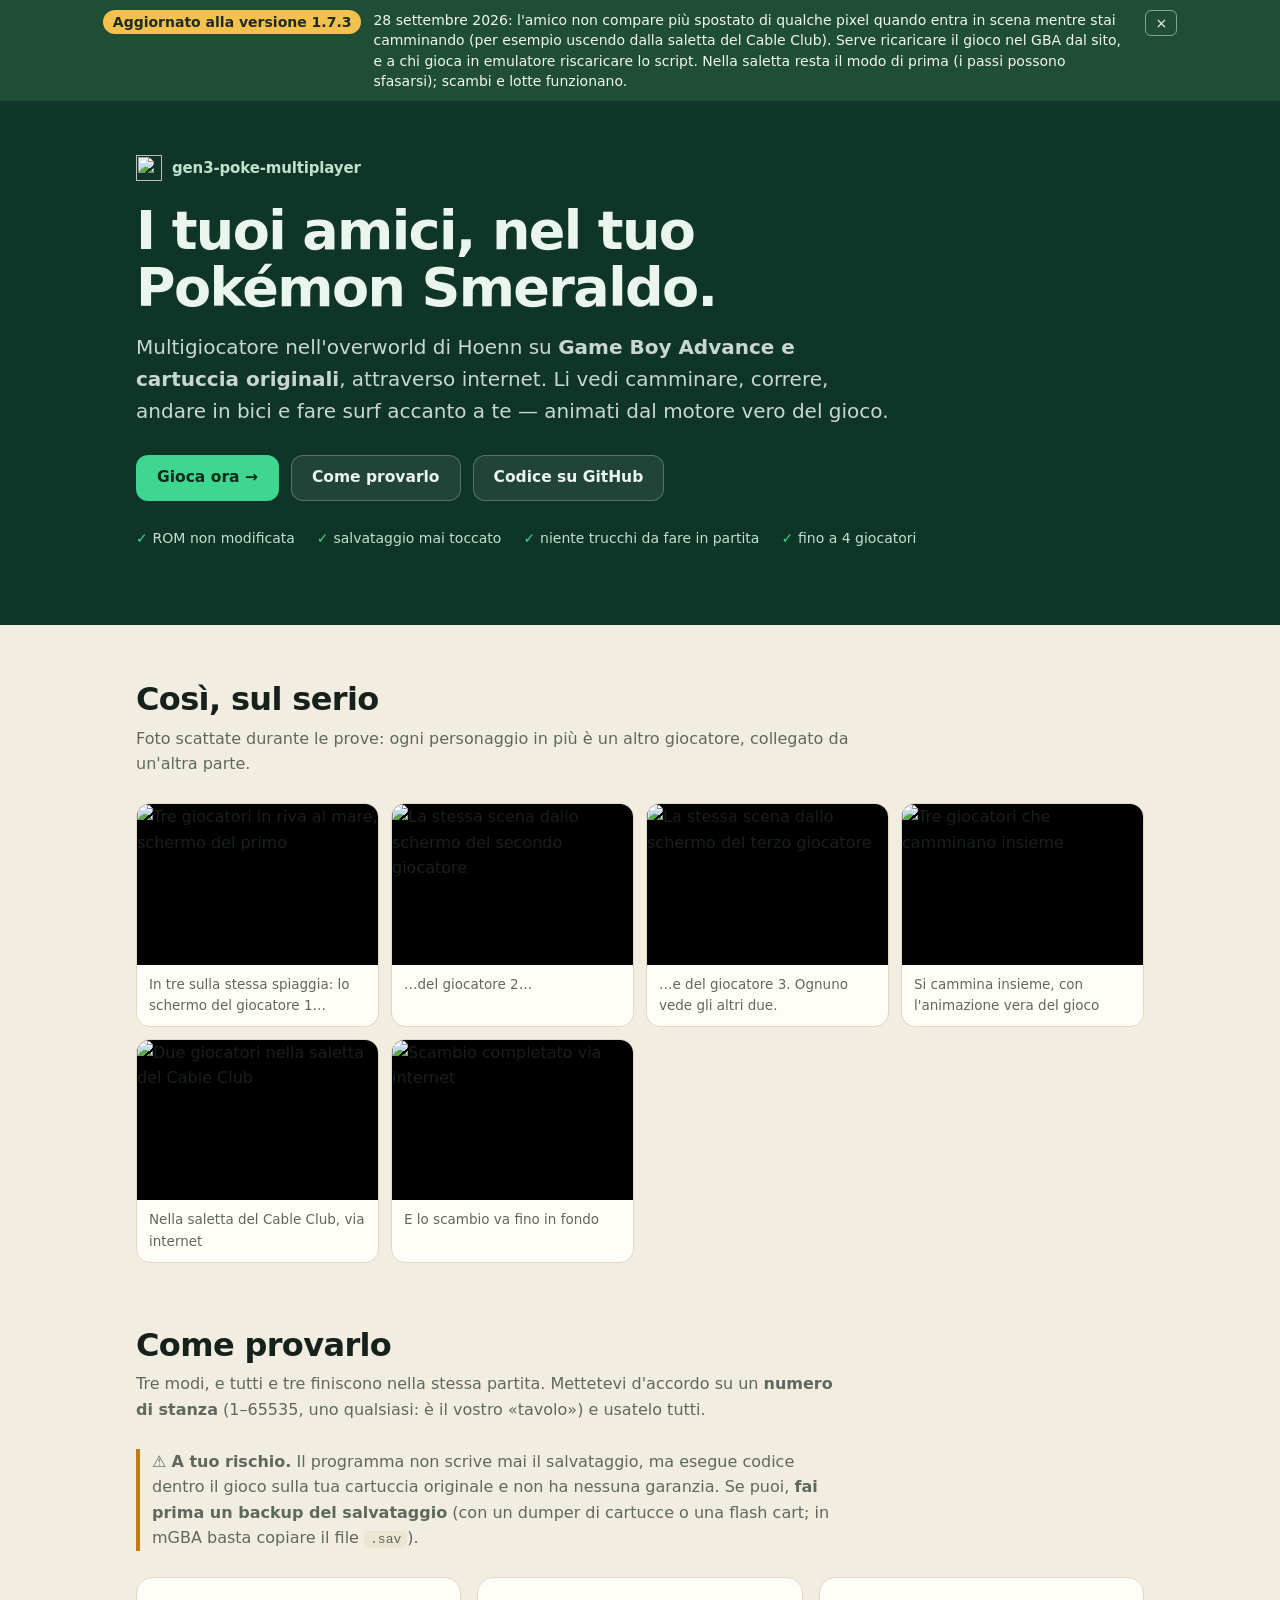
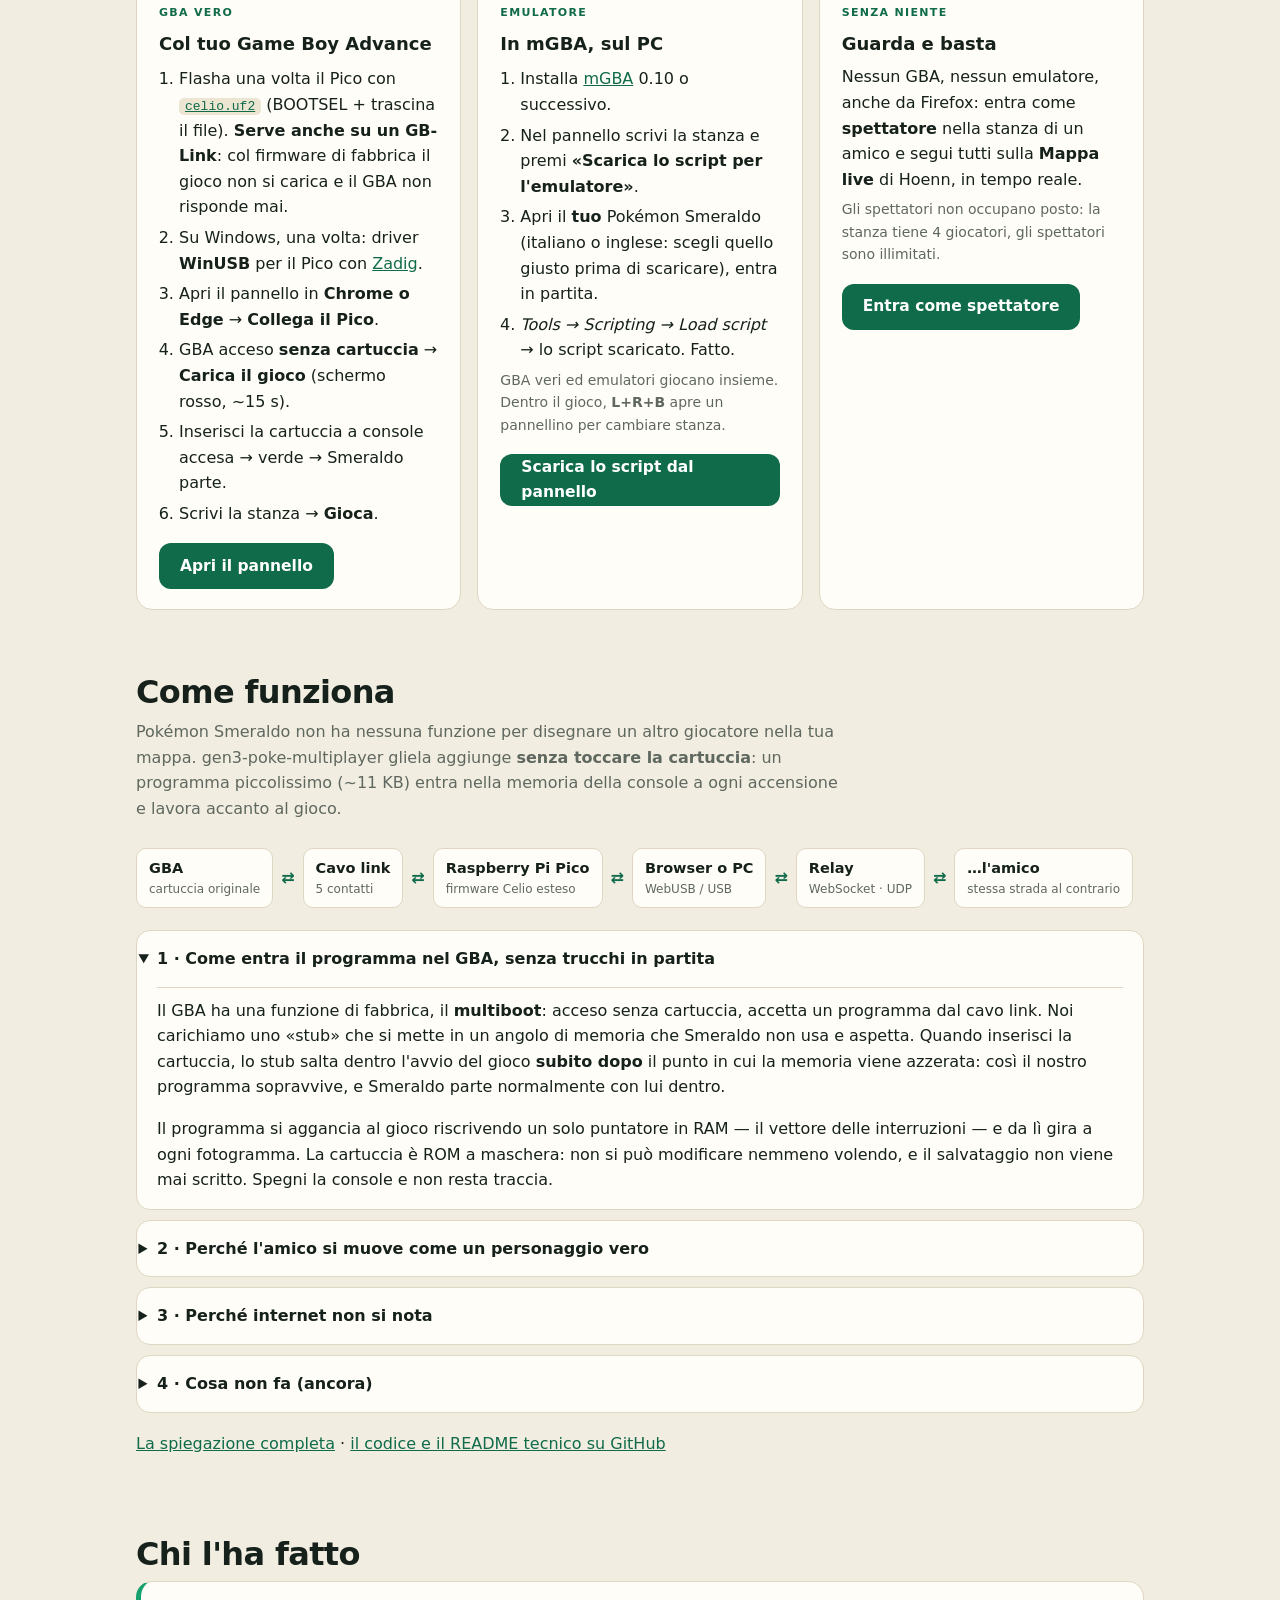
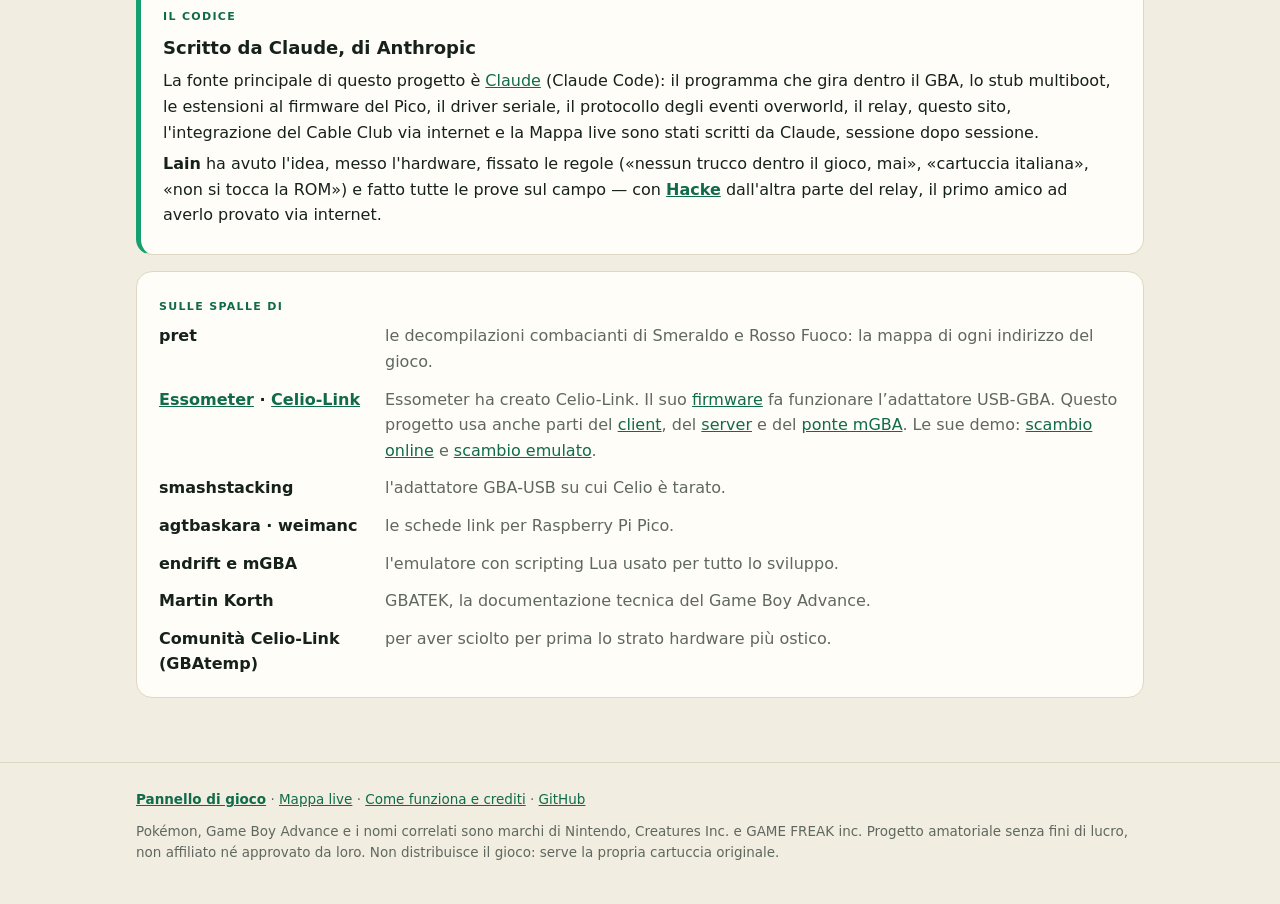
==== commit 9b7a51c3: "v1.7.3: 1.6 KB more free memory in the GBA build, same behaviour The physical build (-WithSio) goes " ====
--- a/web/index.html
+++ b/web/index.html
@@ -17,7 +17,7 @@
 <meta property="og:locale" content="it_IT">
 <meta name="twitter:card" content="summary_large_image">
 <link rel="alternate" hreflang="en" href="index-en.html">
-<script src="js/lingua.js?v=1.7.2"></script>
+<script src="js/lingua.js?v=1.7.3"></script>
 <!--
   Pagina d'ingresso pubblica. Il pannello di gioco vero e' gioca.html,
   la spiegazione lunga e i crediti completi sono in progetto.html.
@@ -115,13 +115,13 @@
 <body>
 <!-- BANNER DELLA VERSIONE (2026-09-27): si cambia VERSIONE e testo a ogni rilascio. -->
 <div id="banner-versione" style="background:#1f4d36;color:#f2f7f3;font:14px/1.45 system-ui,-apple-system,'Segoe UI',sans-serif;padding:10px 16px;display:flex;gap:12px;align-items:flex-start;justify-content:center;flex-wrap:wrap;position:relative;z-index:50">
-  <span style="background:#f2c14e;color:#1f2a22;font-weight:700;border-radius:999px;padding:2px 10px;white-space:nowrap">Aggiornato alla versione 1.7.2</span>
+  <span style="background:#f2c14e;color:#1f2a22;font-weight:700;border-radius:999px;padding:2px 10px;white-space:nowrap">Aggiornato alla versione 1.7.3</span>
   <span style="max-width:760px;flex:1 1 320px">28 settembre 2026: l'amico non compare più spostato di qualche pixel quando entra in scena mentre stai camminando (per esempio uscendo dalla saletta del Cable Club).
     Serve ricaricare il gioco nel GBA dal sito, e a chi gioca in emulatore riscaricare lo script.
     Nella saletta resta il modo di prima (i passi possono sfasarsi); scambi e lotte funzionano.</span>
-  <button type="button" aria-label="Chiudi" onclick="try{localStorage.setItem('banner-versione','1.7.2')}catch(e){};this.parentNode.hidden=true" style="background:none;border:1px solid rgba(242,247,243,.5);color:inherit;border-radius:6px;padding:2px 9px;cursor:pointer;font:inherit">×</button>
+  <button type="button" aria-label="Chiudi" onclick="try{localStorage.setItem('banner-versione','1.7.3')}catch(e){};this.parentNode.hidden=true" style="background:none;border:1px solid rgba(242,247,243,.5);color:inherit;border-radius:6px;padding:2px 9px;cursor:pointer;font:inherit">×</button>
 </div>
-<script>try{if(localStorage.getItem('banner-versione')==='1.7.2')document.getElementById('banner-versione').hidden=true}catch(e){}</script>
+<script>try{if(localStorage.getItem('banner-versione')==='1.7.3')document.getElementById('banner-versione').hidden=true}catch(e){}</script>
 
 
 <header class="testa">
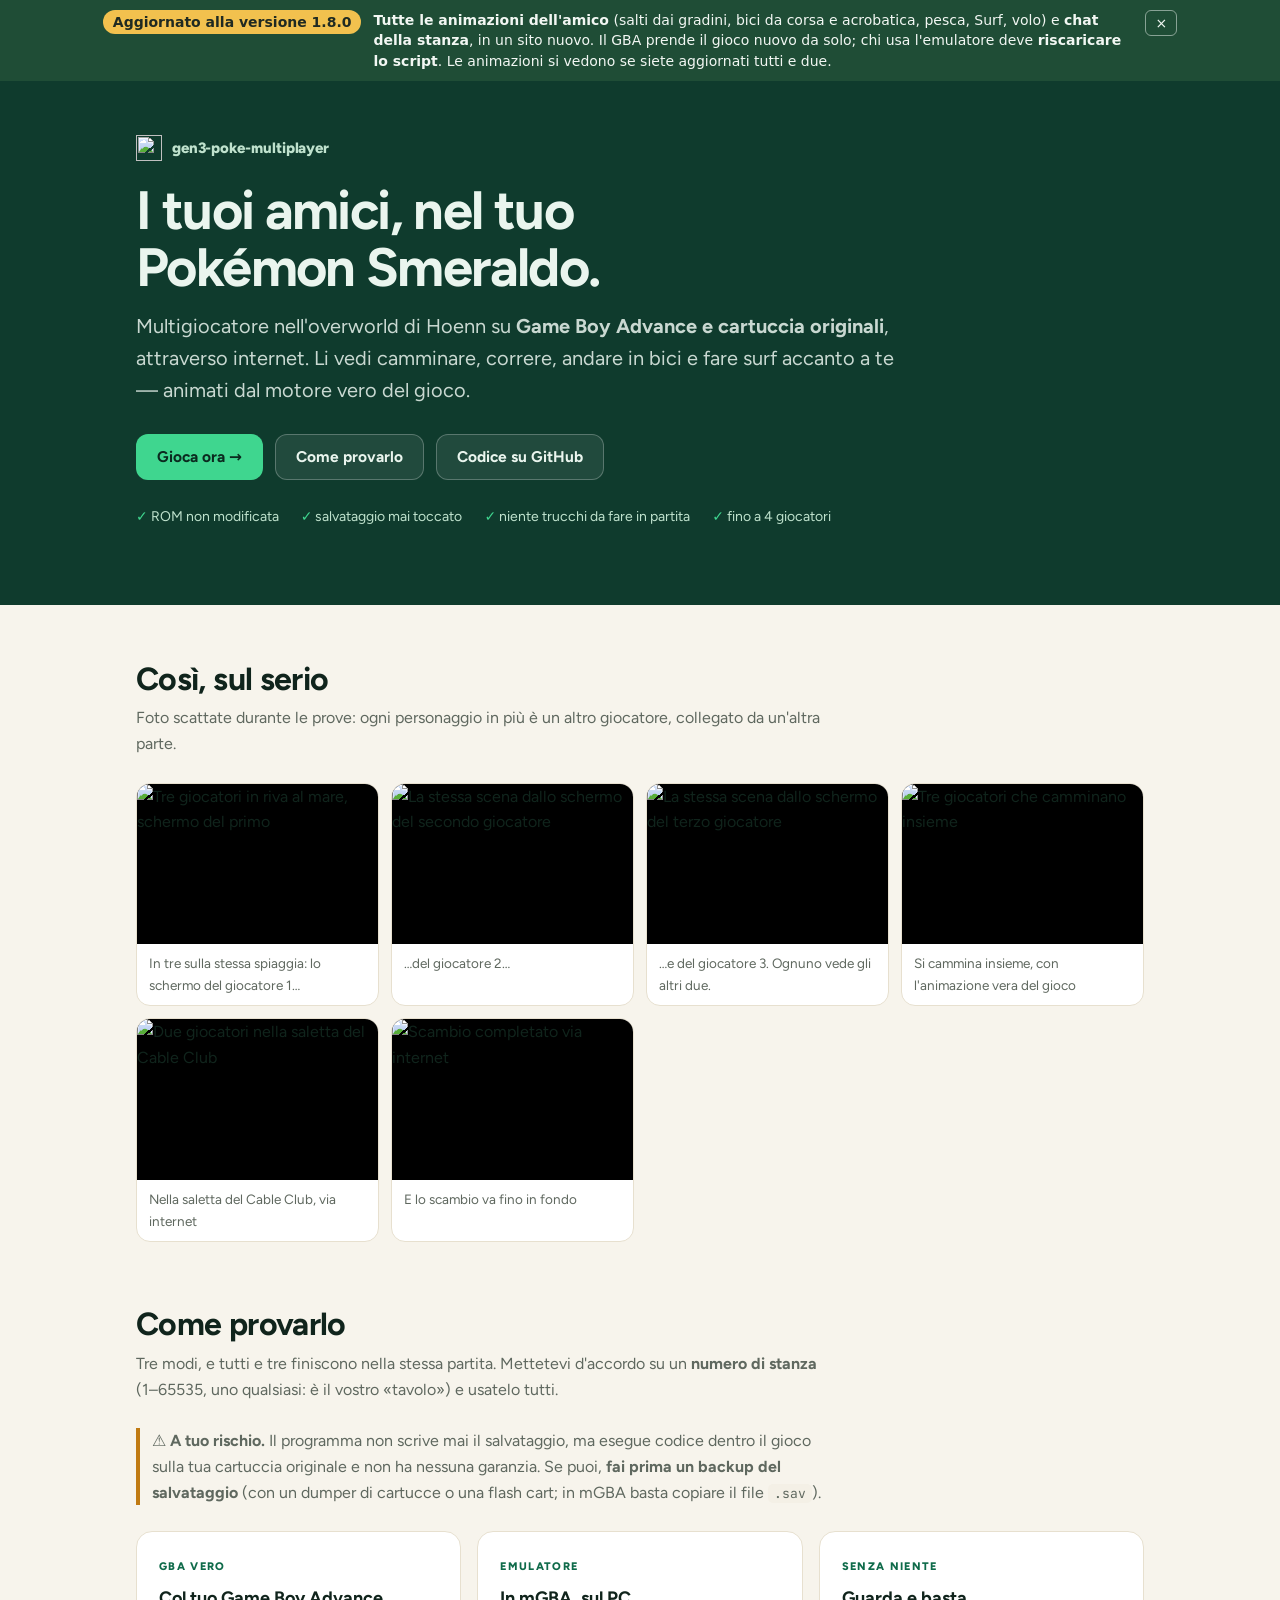
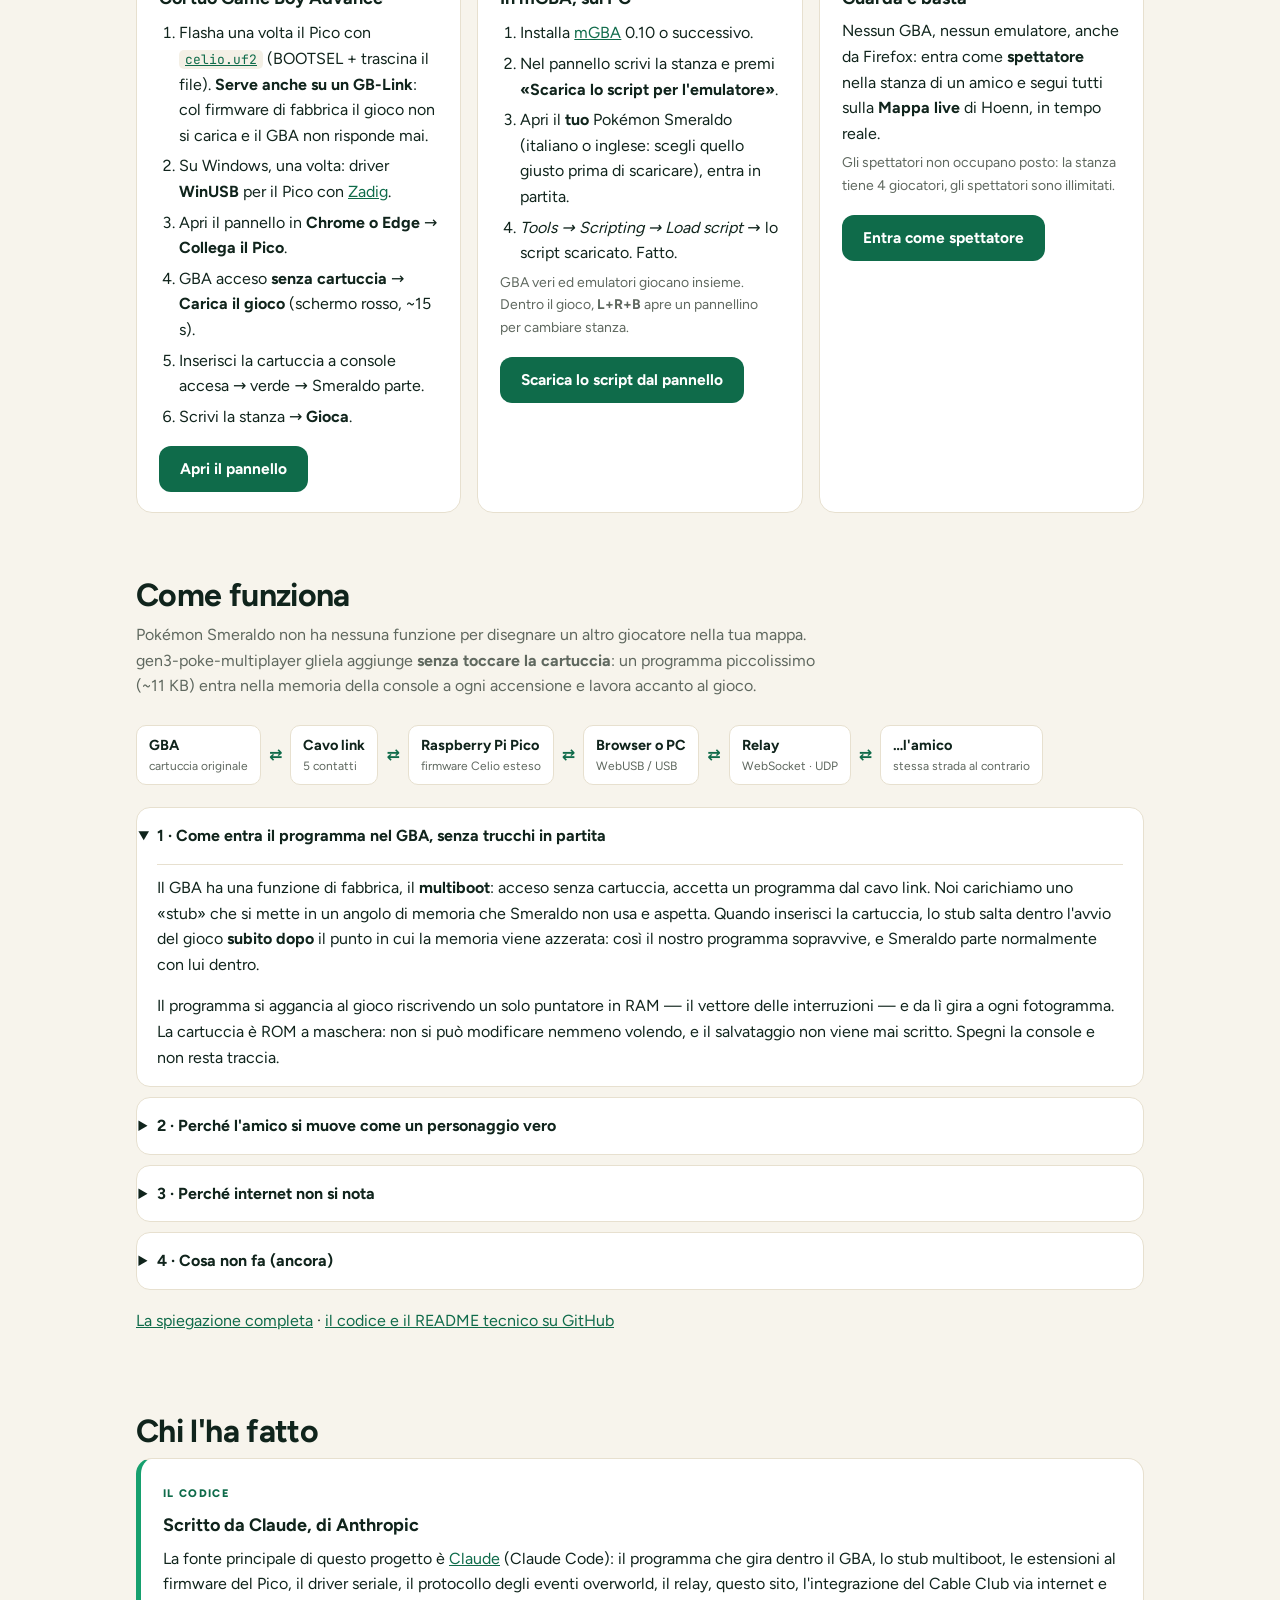
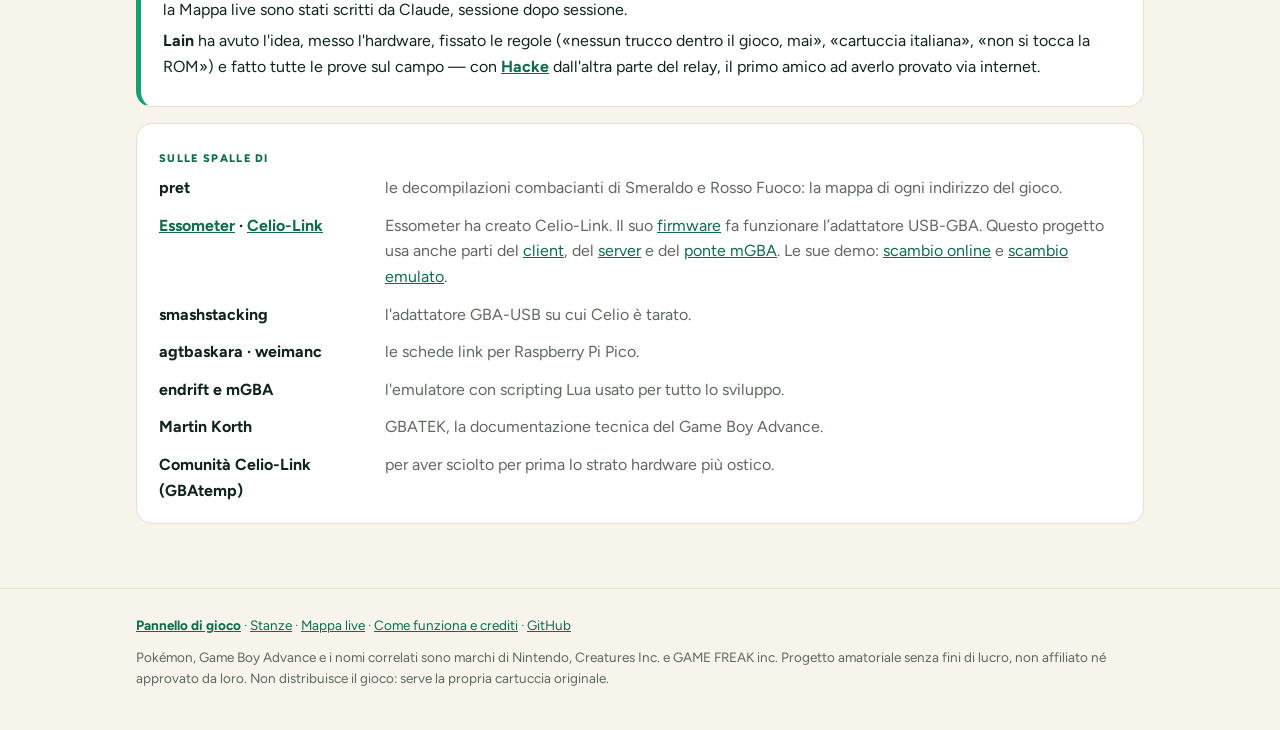
==== commit 3e9c147f: "v1.8.0: every friend animation in one byte, new website and room chat - The NetEvent speed byte now " ====
--- a/web/index.html
+++ b/web/index.html
@@ -17,7 +17,8 @@
 <meta property="og:locale" content="it_IT">
 <meta name="twitter:card" content="summary_large_image">
 <link rel="alternate" hreflang="en" href="index-en.html">
-<script src="js/lingua.js?v=1.7.3"></script>
+<script src="js/lingua.js?v=1.8.0"></script>
+<link rel="stylesheet" href="css/font.css?v=1.8.0">
 <!--
   Pagina d'ingresso pubblica. Il pannello di gioco vero e' gioca.html,
   la spiegazione lunga e i crediti completi sono in progetto.html.
@@ -25,10 +26,10 @@
 -->
 <style>
   :root {
-    --verde-cupo: #0f3428; --verde: #0f6b4a; --verde-vivo: #16a06e; --verde-chiaro: #3fd68f;
-    --carta: #f2ede1; --scheda: #fffdf7; --bordo: #dfd7c4; --inchiostro: #16211c;
-    --tenue: #5f685f; --ambra: #c07a12; --codice: #ece5d2;
-    --mono: Consolas, "Cascadia Mono", "Courier New", monospace;
+    --verde-cupo: #0f3b2d; --verde: #0f6b4a; --verde-vivo: #16a06e; --verde-chiaro: #3fd68f;
+    --carta: #f7f4ec; --scheda: #fff; --bordo: #e7e0cf; --inchiostro: #10241c;
+    --tenue: #5f685f; --ambra: #c07a12; --codice: #f4f0e6;
+    --mono: "JetBrains Mono", Consolas, "Cascadia Mono", "Courier New", monospace;
   }
   @media (prefers-color-scheme: dark) {
     :root:not([data-theme="light"]) {
@@ -43,7 +44,7 @@
   * { box-sizing: border-box; }
   html { -webkit-text-size-adjust: 100%; }
   body { margin: 0; background: var(--carta); color: var(--inchiostro);
-         font: 16px/1.6 "Segoe UI Variable Text", "Segoe UI", system-ui, -apple-system, sans-serif; }
+         font: 16px/1.6 "Figtree", "Segoe UI Variable Text", "Segoe UI", system-ui, -apple-system, sans-serif; }
   a { color: var(--verde); }
   .muro { max-width: 1040px; margin: 0 auto; padding: 0 16px; }
   code { background: var(--codice); border-radius: 5px; padding: 1px 6px; font: 13px/1.4 var(--mono); }
@@ -115,13 +116,12 @@
 <body>
 <!-- BANNER DELLA VERSIONE (2026-09-27): si cambia VERSIONE e testo a ogni rilascio. -->
 <div id="banner-versione" style="background:#1f4d36;color:#f2f7f3;font:14px/1.45 system-ui,-apple-system,'Segoe UI',sans-serif;padding:10px 16px;display:flex;gap:12px;align-items:flex-start;justify-content:center;flex-wrap:wrap;position:relative;z-index:50">
-  <span style="background:#f2c14e;color:#1f2a22;font-weight:700;border-radius:999px;padding:2px 10px;white-space:nowrap">Aggiornato alla versione 1.7.3</span>
-  <span style="max-width:760px;flex:1 1 320px">28 settembre 2026: l'amico non compare più spostato di qualche pixel quando entra in scena mentre stai camminando (per esempio uscendo dalla saletta del Cable Club).
-    Serve ricaricare il gioco nel GBA dal sito, e a chi gioca in emulatore riscaricare lo script.
-    Nella saletta resta il modo di prima (i passi possono sfasarsi); scambi e lotte funzionano.</span>
-  <button type="button" aria-label="Chiudi" onclick="try{localStorage.setItem('banner-versione','1.7.3')}catch(e){};this.parentNode.hidden=true" style="background:none;border:1px solid rgba(242,247,243,.5);color:inherit;border-radius:6px;padding:2px 9px;cursor:pointer;font:inherit">×</button>
+  <span style="background:#f2c14e;color:#1f2a22;font-weight:700;border-radius:999px;padding:2px 10px;white-space:nowrap">Aggiornato alla versione 1.8.0</span>
+  <span style="max-width:760px;flex:1 1 320px"><b>Tutte le animazioni dell'amico</b> (salti dai gradini, bici da corsa e acrobatica, pesca, Surf, volo) e <b>chat della stanza</b>, in un sito nuovo.
+    Il GBA prende il gioco nuovo da solo; chi usa l'emulatore deve <b>riscaricare lo script</b>. Le animazioni si vedono se siete aggiornati tutti e due.</span>
+  <button type="button" aria-label="Chiudi" onclick="try{localStorage.setItem('banner-versione','1.8.0-anim')}catch(e){};this.parentNode.hidden=true" style="background:none;border:1px solid rgba(242,247,243,.5);color:inherit;border-radius:6px;padding:2px 9px;cursor:pointer;font:inherit">×</button>
 </div>
-<script>try{if(localStorage.getItem('banner-versione')==='1.7.3')document.getElementById('banner-versione').hidden=true}catch(e){}</script>
+<script>try{if(localStorage.getItem('banner-versione')==='1.8.0-anim')document.getElementById('banner-versione').hidden=true}catch(e){}</script>
 
 
 <header class="testa">
@@ -290,7 +290,7 @@
 
 <footer>
   <div class="muro">
-    <div><a href="gioca.html"><b>Pannello di gioco</b></a> · <a href="mappa.html">Mappa live</a> · <a href="progetto.html">Come funziona e crediti</a> · <a class="js-github" href="#">GitHub</a></div>
+    <div><a href="gioca.html"><b>Pannello di gioco</b></a> · <a href="stanze.html">Stanze</a> · <a href="mappa.html">Mappa live</a> · <a href="progetto.html">Come funziona e crediti</a> · <a class="js-github" href="#">GitHub</a></div>
     <div>Pokémon, Game Boy Advance e i nomi correlati sono marchi di Nintendo, Creatures Inc. e GAME FREAK inc.
       Progetto amatoriale senza fini di lucro, non affiliato né approvato da loro. Non distribuisce il gioco:
       serve la propria cartuccia originale.</div>
--- a/web/css/font.css
+++ b/web/css/font.css
@@ -0,0 +1,14 @@
+/* font.css - SOLO i due font locali (gli stessi @font-face di sito.css), per le
+ * pagine che hanno uno stile proprio: la pagina d'ingresso. Si toccano insieme. */
+@font-face { font-family: "Figtree"; font-style: normal; font-weight: 400 800; font-display: swap;
+  src: url(../fonts/figtree-latin.woff2) format("woff2");
+  unicode-range: U+0000-00FF, U+0131, U+0152-0153, U+02BB-02BC, U+02C6, U+02DA, U+02DC, U+0304, U+0308, U+0329, U+2000-206F, U+20AC, U+2122, U+2191, U+2193, U+2212, U+2215, U+FEFF, U+FFFD; }
+@font-face { font-family: "Figtree"; font-style: normal; font-weight: 400 800; font-display: swap;
+  src: url(../fonts/figtree-latin-ext.woff2) format("woff2");
+  unicode-range: U+0100-02BA, U+02BD-02C5, U+02C7-02CC, U+02CE-02D7, U+02DD-02FF, U+1D00-1DBF, U+1E00-1E9F, U+1EF2-1EFF, U+2020, U+20A0-20AB, U+20AD-20C4, U+2113, U+2C60-2C7F, U+A720-A7FF; }
+@font-face { font-family: "JetBrains Mono"; font-style: normal; font-weight: 400 700; font-display: swap;
+  src: url(../fonts/jetbrains-mono-latin.woff2) format("woff2");
+  unicode-range: U+0000-00FF, U+0131, U+0152-0153, U+02BB-02BC, U+02C6, U+02DA, U+02DC, U+0304, U+0308, U+0329, U+2000-206F, U+20AC, U+2122, U+2191, U+2193, U+2212, U+2215, U+FEFF, U+FFFD; }
+@font-face { font-family: "JetBrains Mono"; font-style: normal; font-weight: 400 700; font-display: swap;
+  src: url(../fonts/jetbrains-mono-latin-ext.woff2) format("woff2");
+  unicode-range: U+0100-02BA, U+02BD-02C5, U+02C7-02CC, U+02CE-02D7, U+02DD-02FF, U+1D00-1DBF, U+1E00-1E9F, U+1EF2-1EFF, U+2020, U+20A0-20AB, U+20AD-20C4, U+2113, U+2C60-2C7F, U+A720-A7FF; }
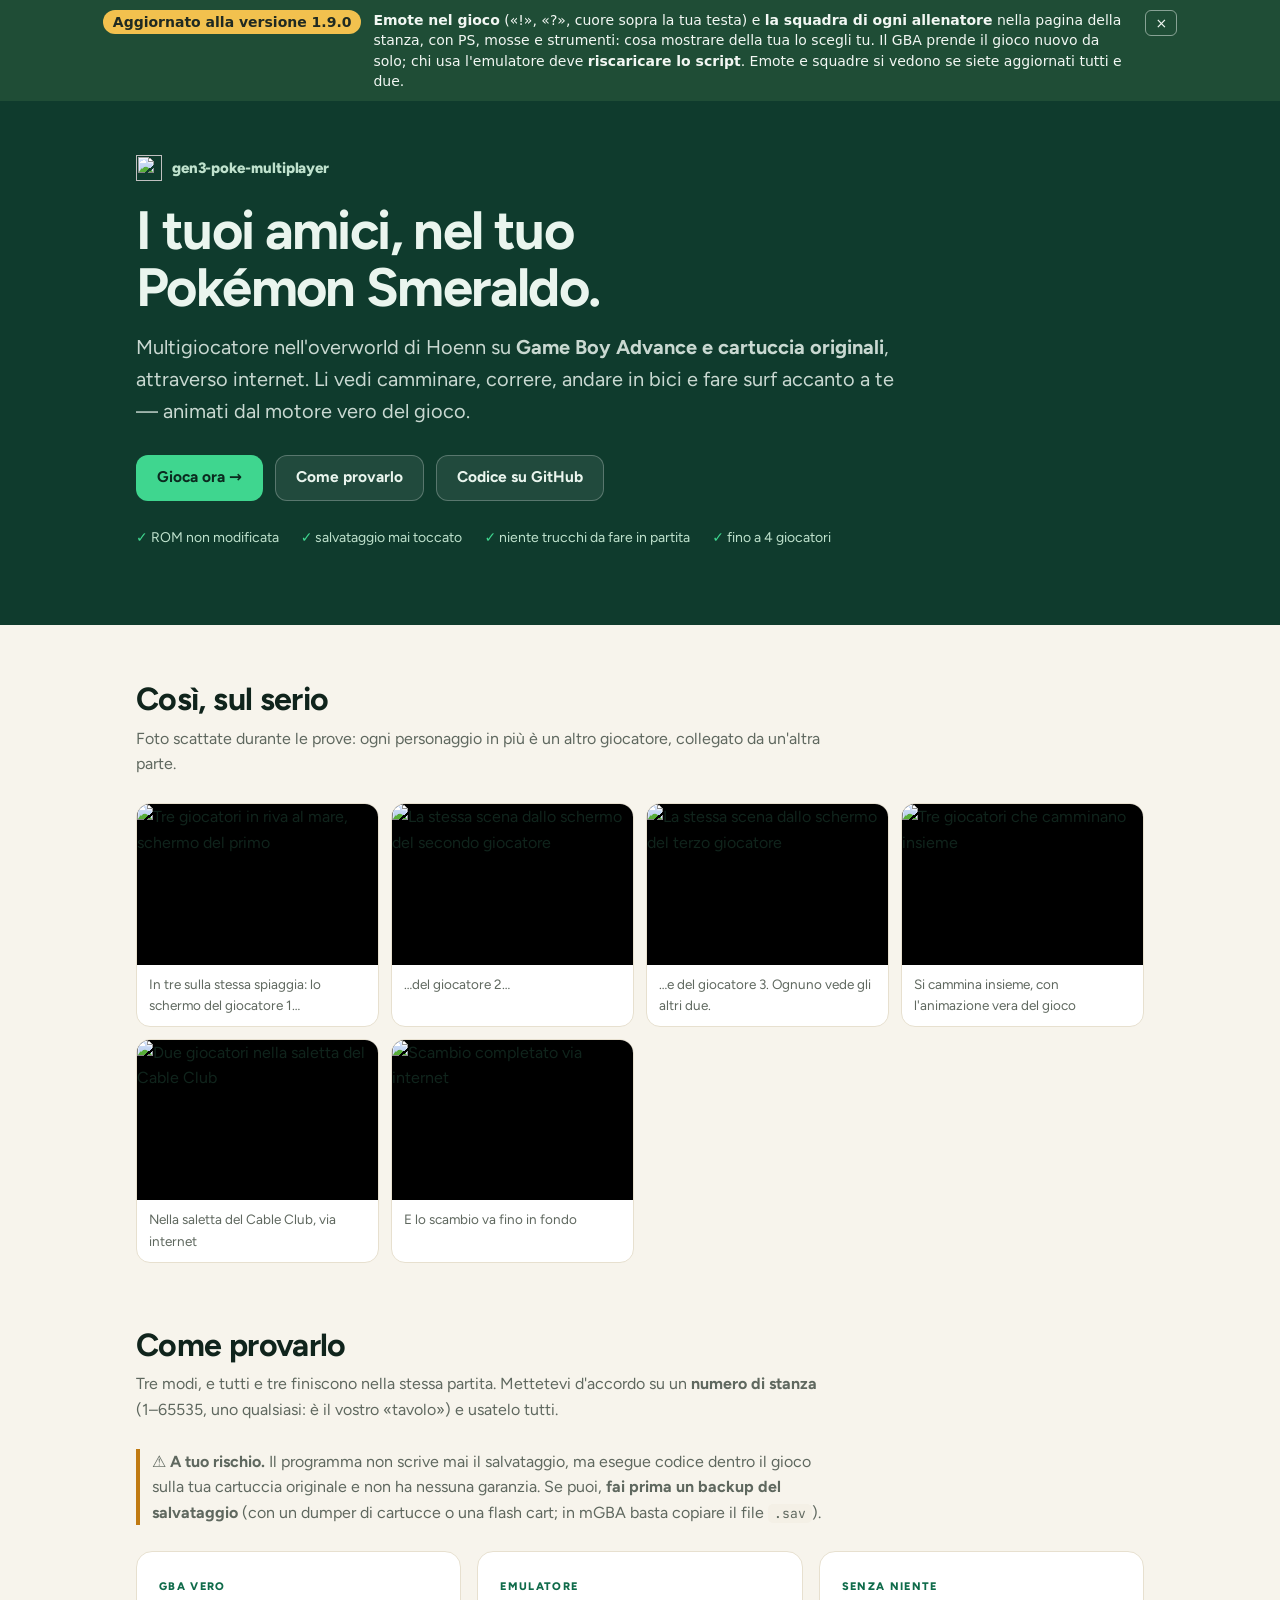
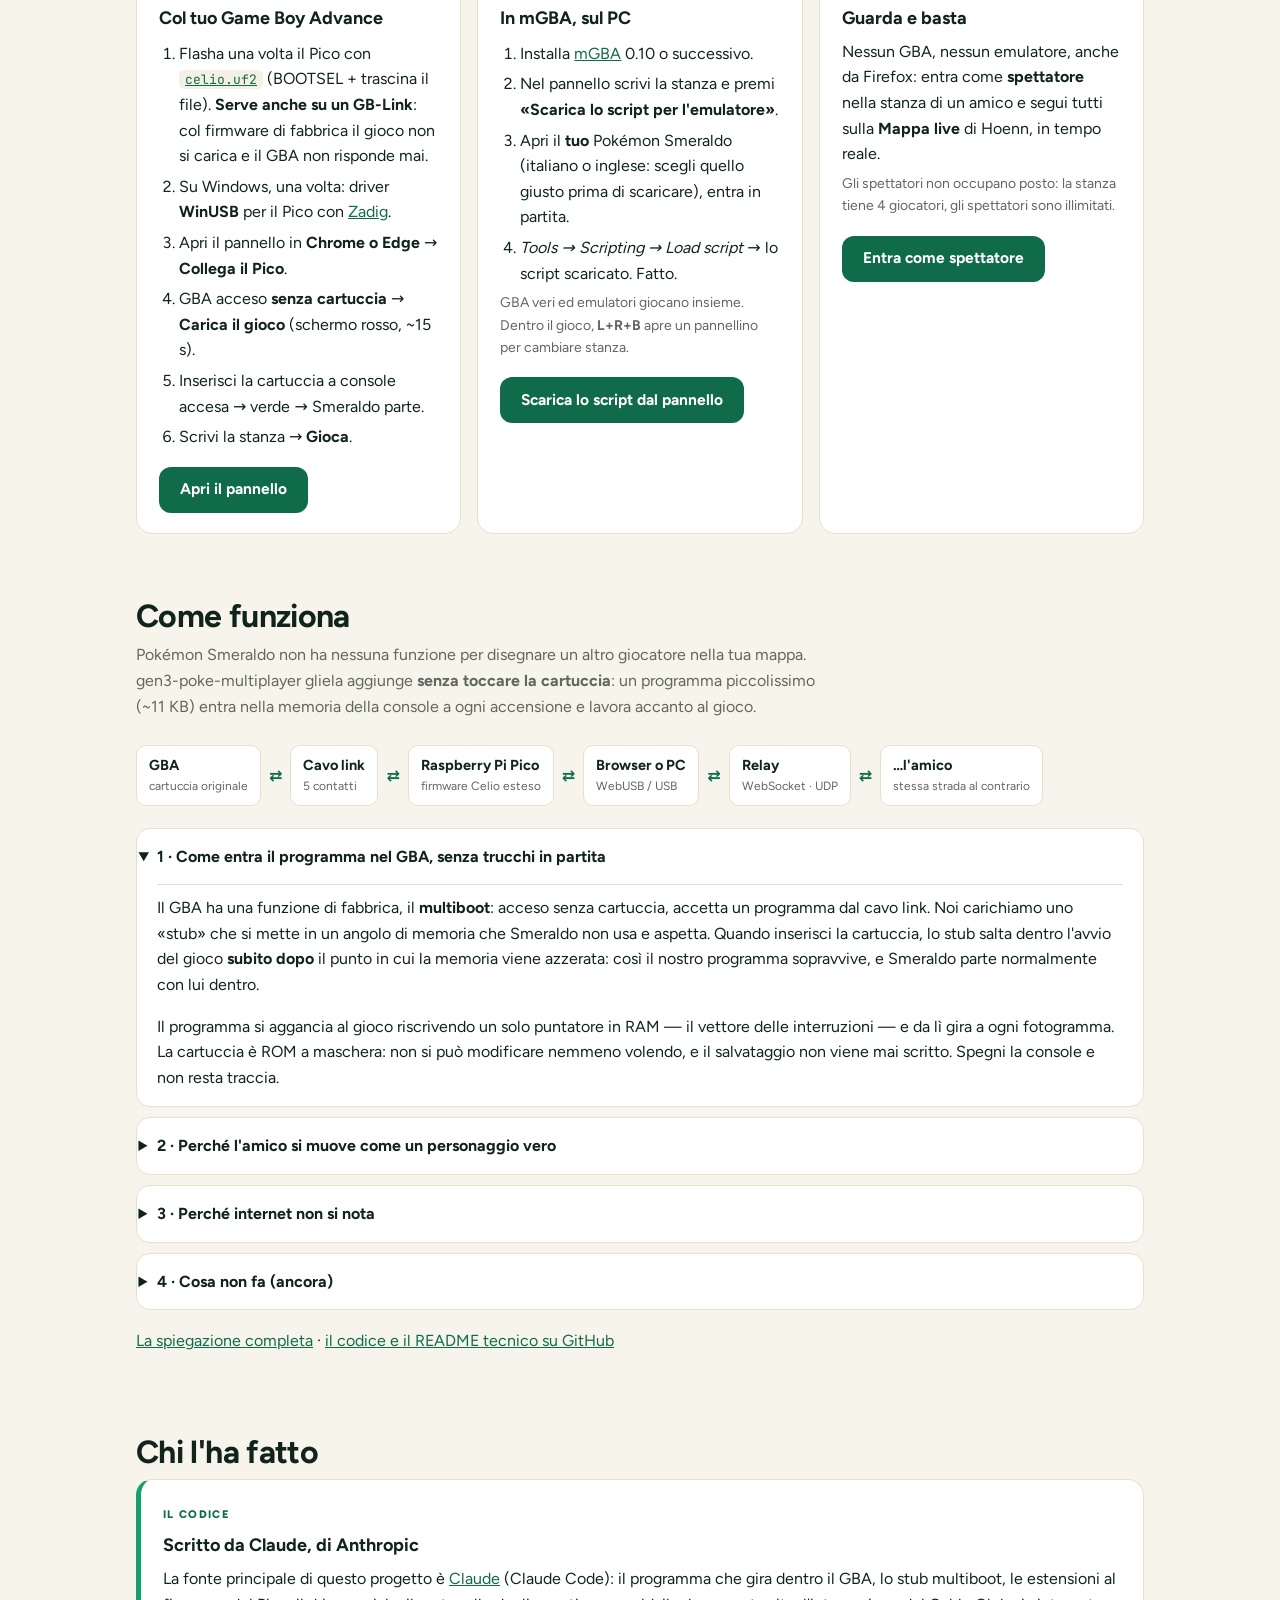
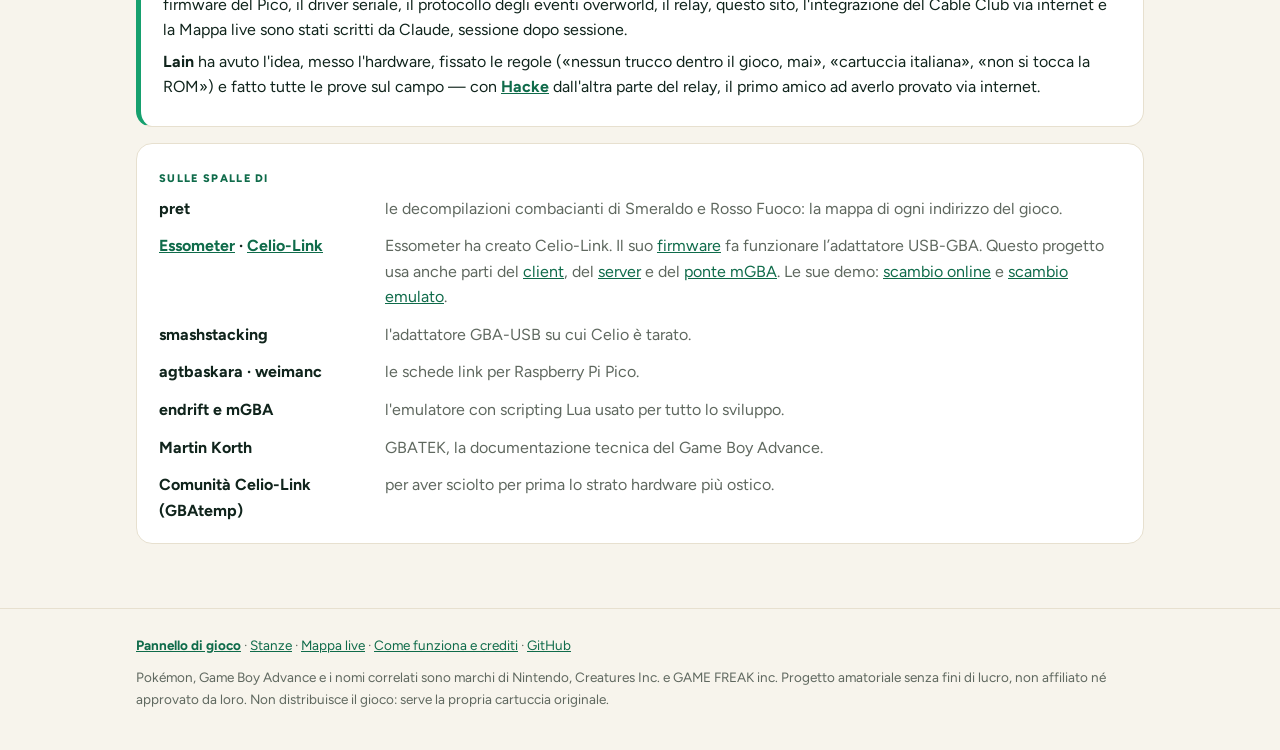
==== commit c25615eb: "v1.9.0: in-game emotes and every trainer's party, with privacy - Emotes: "!", "?" and a heart from t" ====
--- a/web/index.html
+++ b/web/index.html
@@ -17,8 +17,8 @@
 <meta property="og:locale" content="it_IT">
 <meta name="twitter:card" content="summary_large_image">
 <link rel="alternate" hreflang="en" href="index-en.html">
-<script src="js/lingua.js?v=1.8.0"></script>
-<link rel="stylesheet" href="css/font.css?v=1.8.0">
+<script src="js/lingua.js?v=1.9.0"></script>
+<link rel="stylesheet" href="css/font.css?v=1.9.0">
 <!--
   Pagina d'ingresso pubblica. Il pannello di gioco vero e' gioca.html,
   la spiegazione lunga e i crediti completi sono in progetto.html.
@@ -116,12 +116,12 @@
 <body>
 <!-- BANNER DELLA VERSIONE (2026-09-27): si cambia VERSIONE e testo a ogni rilascio. -->
 <div id="banner-versione" style="background:#1f4d36;color:#f2f7f3;font:14px/1.45 system-ui,-apple-system,'Segoe UI',sans-serif;padding:10px 16px;display:flex;gap:12px;align-items:flex-start;justify-content:center;flex-wrap:wrap;position:relative;z-index:50">
-  <span style="background:#f2c14e;color:#1f2a22;font-weight:700;border-radius:999px;padding:2px 10px;white-space:nowrap">Aggiornato alla versione 1.8.0</span>
-  <span style="max-width:760px;flex:1 1 320px"><b>Tutte le animazioni dell'amico</b> (salti dai gradini, bici da corsa e acrobatica, pesca, Surf, volo) e <b>chat della stanza</b>, in un sito nuovo.
-    Il GBA prende il gioco nuovo da solo; chi usa l'emulatore deve <b>riscaricare lo script</b>. Le animazioni si vedono se siete aggiornati tutti e due.</span>
-  <button type="button" aria-label="Chiudi" onclick="try{localStorage.setItem('banner-versione','1.8.0-anim')}catch(e){};this.parentNode.hidden=true" style="background:none;border:1px solid rgba(242,247,243,.5);color:inherit;border-radius:6px;padding:2px 9px;cursor:pointer;font:inherit">×</button>
+  <span style="background:#f2c14e;color:#1f2a22;font-weight:700;border-radius:999px;padding:2px 10px;white-space:nowrap">Aggiornato alla versione 1.9.0</span>
+  <span style="max-width:760px;flex:1 1 320px"><b>Emote nel gioco</b> («!», «?», cuore sopra la tua testa) e <b>la squadra di ogni allenatore</b> nella pagina della stanza, con PS, mosse e strumenti: cosa mostrare della tua lo scegli tu.
+    Il GBA prende il gioco nuovo da solo; chi usa l'emulatore deve <b>riscaricare lo script</b>. Emote e squadre si vedono se siete aggiornati tutti e due.</span>
+  <button type="button" aria-label="Chiudi" onclick="try{localStorage.setItem('banner-versione','1.9.0')}catch(e){};this.parentNode.hidden=true" style="background:none;border:1px solid rgba(242,247,243,.5);color:inherit;border-radius:6px;padding:2px 9px;cursor:pointer;font:inherit">×</button>
 </div>
-<script>try{if(localStorage.getItem('banner-versione')==='1.8.0-anim')document.getElementById('banner-versione').hidden=true}catch(e){}</script>
+<script>try{if(localStorage.getItem('banner-versione')==='1.9.0')document.getElementById('banner-versione').hidden=true}catch(e){}</script>
 
 
 <header class="testa">
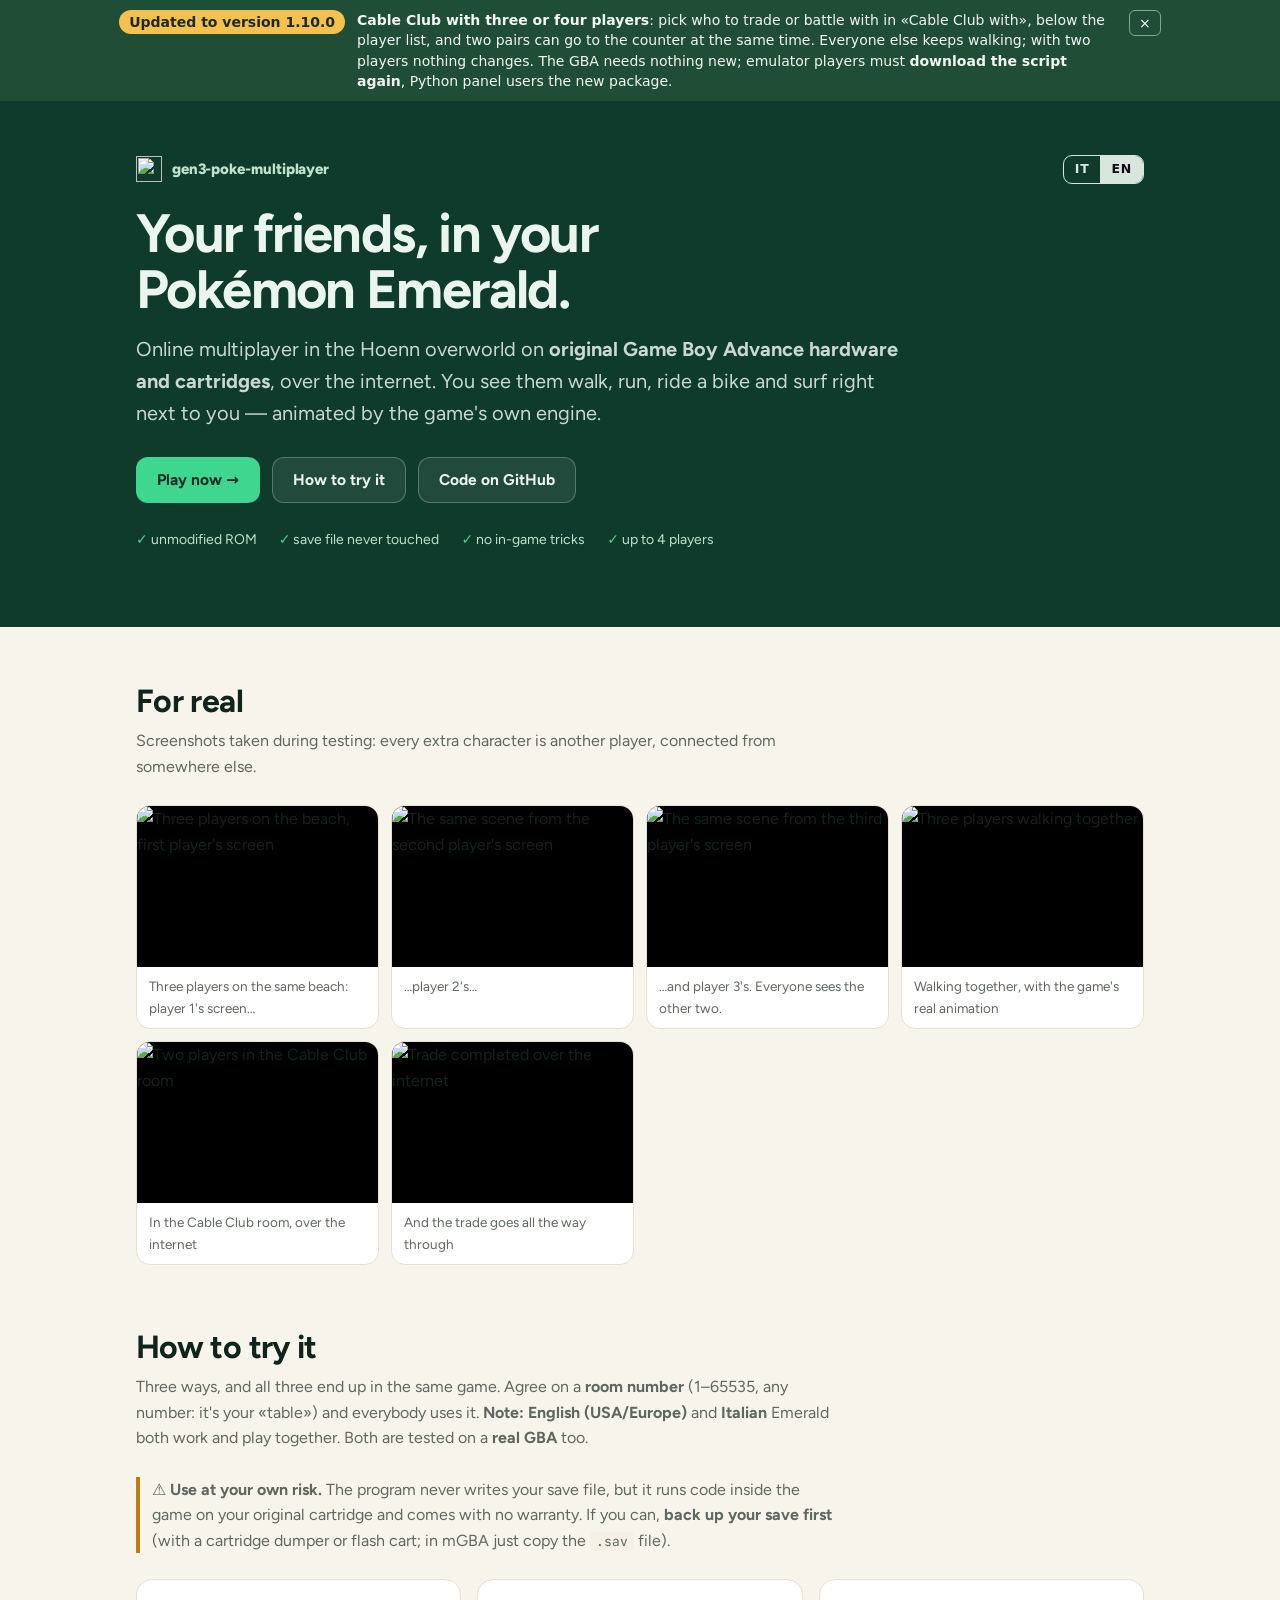
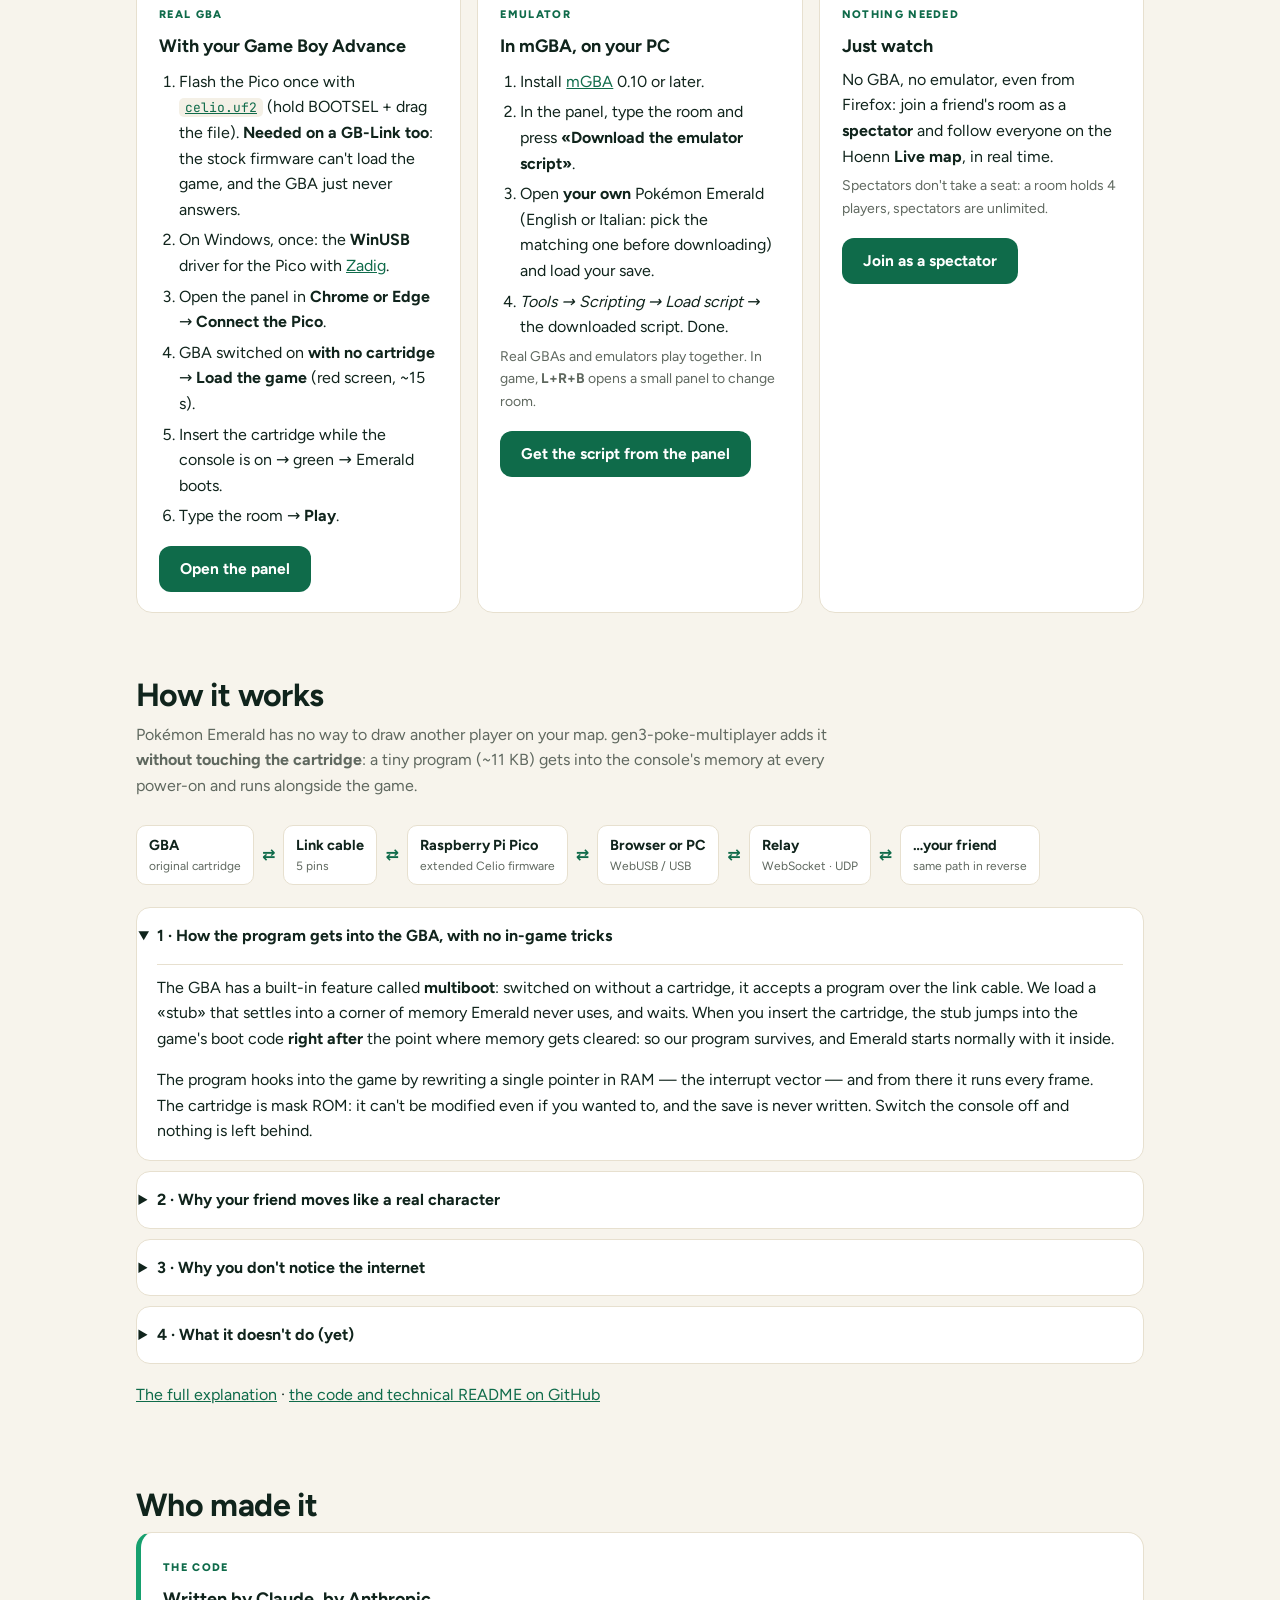
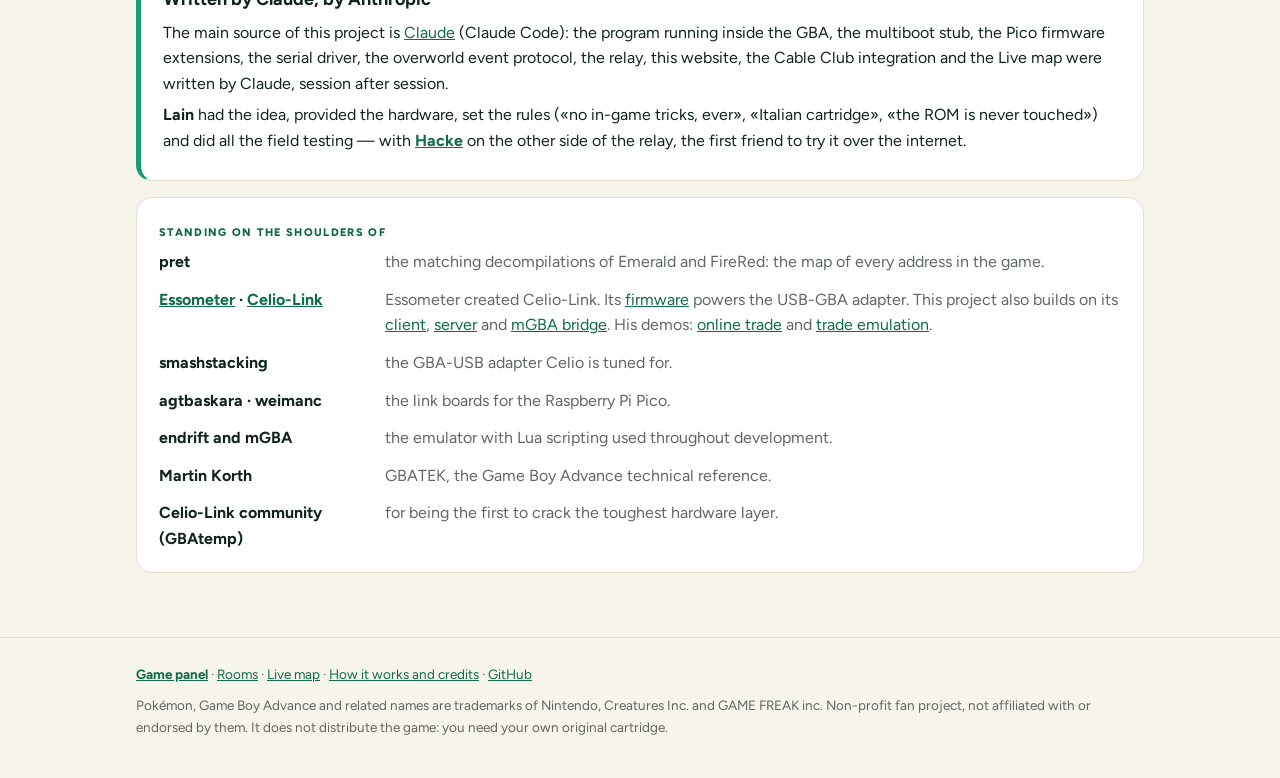
==== commit a6248f3b: "v1.10.0: Cable Club with three or four players in a room The relay sends a room's Cable Club packets" ====
--- a/web/index.html
+++ b/web/index.html
@@ -3,22 +3,26 @@
 <head>
 <meta charset="utf-8">
 <meta name="viewport" content="width=device-width, initial-scale=1">
-<title>gen3-poke-multiplayer</title>
-<meta name="description" content="Multigiocatore nell'overworld di Pokémon Smeraldo, su Game Boy Advance e cartuccia originali, attraverso internet.">
+<title>Pokémon Smeraldo online in multigiocatore su GBA e mGBA — gen3-poke-multiplayer</title>
+<meta name="description" content="Pokémon Smeraldo online con gli amici, fino a 4: vi vedete camminare sulla stessa mappa. Su Game Boy Advance e cartuccia originali o in mGBA, ROM non modificata.">
 <link rel="icon" href="img/favicon.png">
 <meta property="og:type" content="website">
 <meta property="og:site_name" content="gen3-poke-multiplayer">
 <meta property="og:title" content="gen3-poke-multiplayer — i tuoi amici nel tuo Pokémon Smeraldo">
 <meta property="og:description" content="Multigiocatore nell'overworld di Pokémon Smeraldo su GBA e cartuccia originali, via internet. ROM non modificata, salvataggio mai toccato.">
 <meta property="og:url" content="https://gbcatrade.wired-ariel.it/">
-<meta property="og:image" content="https://gbcatrade.wired-ariel.it/img/prove/2026-08-25-tre-giocatori-p1.png">
-<meta property="og:image:width" content="240">
-<meta property="og:image:height" content="160">
+<meta property="og:image" content="https://gbcatrade.wired-ariel.it/img/anteprima.png">
+<meta property="og:image:width" content="1200">
+<meta property="og:image:height" content="800">
+<meta property="og:image:alt" content="Tre giocatori nella stessa mappa di Pokémon Smeraldo">
 <meta property="og:locale" content="it_IT">
 <meta name="twitter:card" content="summary_large_image">
 <link rel="alternate" hreflang="en" href="index-en.html">
-<script src="js/lingua.js?v=1.9.0"></script>
-<link rel="stylesheet" href="css/font.css?v=1.9.0">
+<link rel="canonical" href="https://gbcatrade.wired-ariel.it/">
+<script type="application/ld+json">{"@context":"https://schema.org","@graph":[{"@type":"WebSite","name":"gen3-poke-multiplayer","url":"https://gbcatrade.wired-ariel.it/","inLanguage":["it","en"]},{"@type":"SoftwareApplication","name":"gen3-poke-multiplayer","applicationCategory":"GameApplication","operatingSystem":"Game Boy Advance, mGBA","url":"https://gbcatrade.wired-ariel.it/","inLanguage":"it","description":"Pokémon Smeraldo online con gli amici, fino a 4: vi vedete camminare sulla stessa mappa. Su Game Boy Advance e cartuccia originali o in mGBA, ROM non modificata.","image":"https://gbcatrade.wired-ariel.it/img/anteprima.png","isAccessibleForFree":true,"offers":{"@type":"Offer","price":"0","priceCurrency":"EUR"},"sameAs":["https://github.com/Wired-Ariel/gen3-poke-multiplayer"]}]}</script>
+<!-- seo 2026-10-25 -->
+<script src="js/lingua.js?v=1.10.0"></script>
+<link rel="stylesheet" href="css/font.css?v=1.10.0">
 <!--
   Pagina d'ingresso pubblica. Il pannello di gioco vero e' gioca.html,
   la spiegazione lunga e i crediti completi sono in progetto.html.
@@ -116,12 +120,12 @@
 <body>
 <!-- BANNER DELLA VERSIONE (2026-09-27): si cambia VERSIONE e testo a ogni rilascio. -->
 <div id="banner-versione" style="background:#1f4d36;color:#f2f7f3;font:14px/1.45 system-ui,-apple-system,'Segoe UI',sans-serif;padding:10px 16px;display:flex;gap:12px;align-items:flex-start;justify-content:center;flex-wrap:wrap;position:relative;z-index:50">
-  <span style="background:#f2c14e;color:#1f2a22;font-weight:700;border-radius:999px;padding:2px 10px;white-space:nowrap">Aggiornato alla versione 1.9.0</span>
-  <span style="max-width:760px;flex:1 1 320px"><b>Emote nel gioco</b> («!», «?», cuore sopra la tua testa) e <b>la squadra di ogni allenatore</b> nella pagina della stanza, con PS, mosse e strumenti: cosa mostrare della tua lo scegli tu.
-    Il GBA prende il gioco nuovo da solo; chi usa l'emulatore deve <b>riscaricare lo script</b>. Emote e squadre si vedono se siete aggiornati tutti e due.</span>
-  <button type="button" aria-label="Chiudi" onclick="try{localStorage.setItem('banner-versione','1.9.0')}catch(e){};this.parentNode.hidden=true" style="background:none;border:1px solid rgba(242,247,243,.5);color:inherit;border-radius:6px;padding:2px 9px;cursor:pointer;font:inherit">×</button>
+  <span style="background:#f2c14e;color:#1f2a22;font-weight:700;border-radius:999px;padding:2px 10px;white-space:nowrap">Aggiornato alla versione 1.10.0</span>
+  <span style="max-width:760px;flex:1 1 320px"><b>Cable Club in tre o quattro</b>: scegli con chi scambiare o lottare in «Al Cable Club con», sotto l'elenco dei giocatori, e due coppie possono andare al bancone insieme. Chi non c'entra continua a camminare; in due non cambia niente.
+    Il GBA non deve ricaricare niente; chi usa l'emulatore deve <b>riscaricare lo script</b>, chi usa il pannello Python il pacchetto nuovo.</span>
+  <button type="button" aria-label="Chiudi" onclick="try{localStorage.setItem('banner-versione','1.10.0')}catch(e){};this.parentNode.hidden=true" style="background:none;border:1px solid rgba(242,247,243,.5);color:inherit;border-radius:6px;padding:2px 9px;cursor:pointer;font:inherit">×</button>
 </div>
-<script>try{if(localStorage.getItem('banner-versione')==='1.9.0')document.getElementById('banner-versione').hidden=true}catch(e){}</script>
+<script>try{if(localStorage.getItem('banner-versione')==='1.10.0')document.getElementById('banner-versione').hidden=true}catch(e){}</script>
 
 
 <header class="testa">
